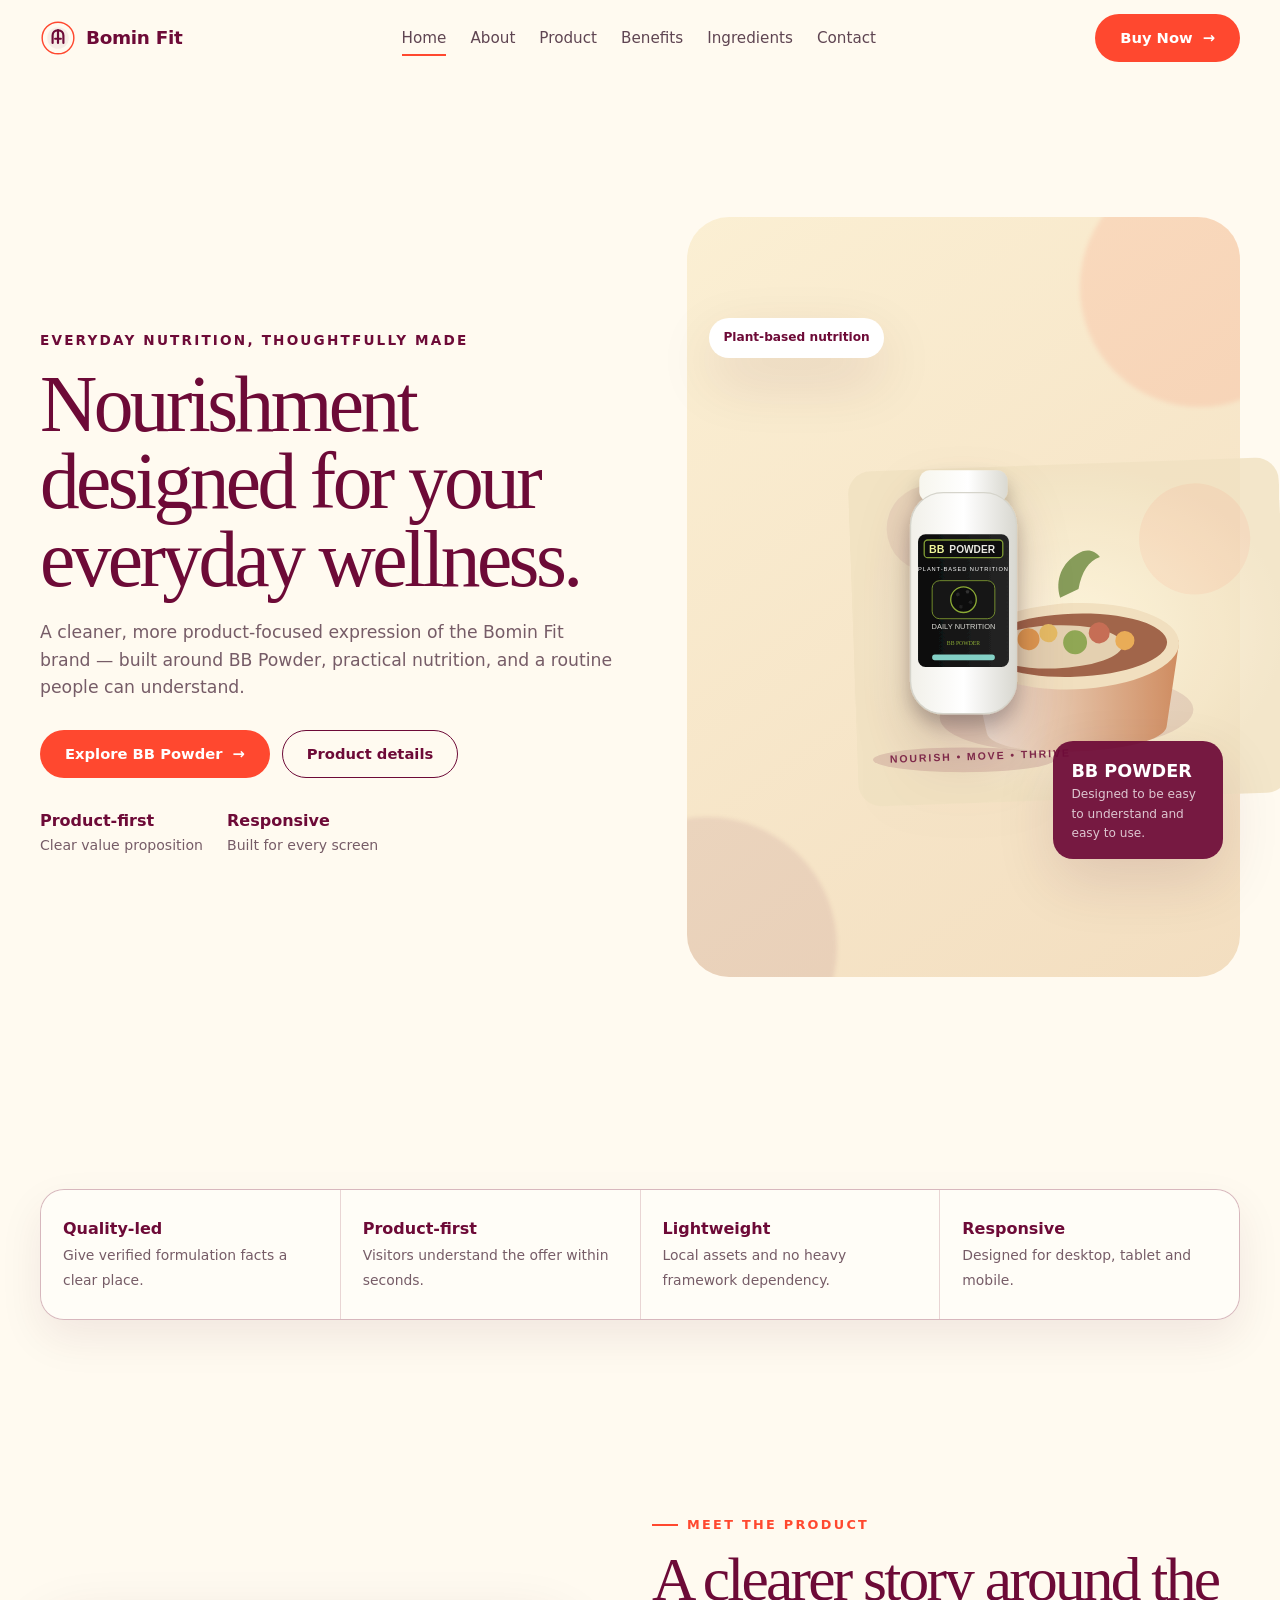
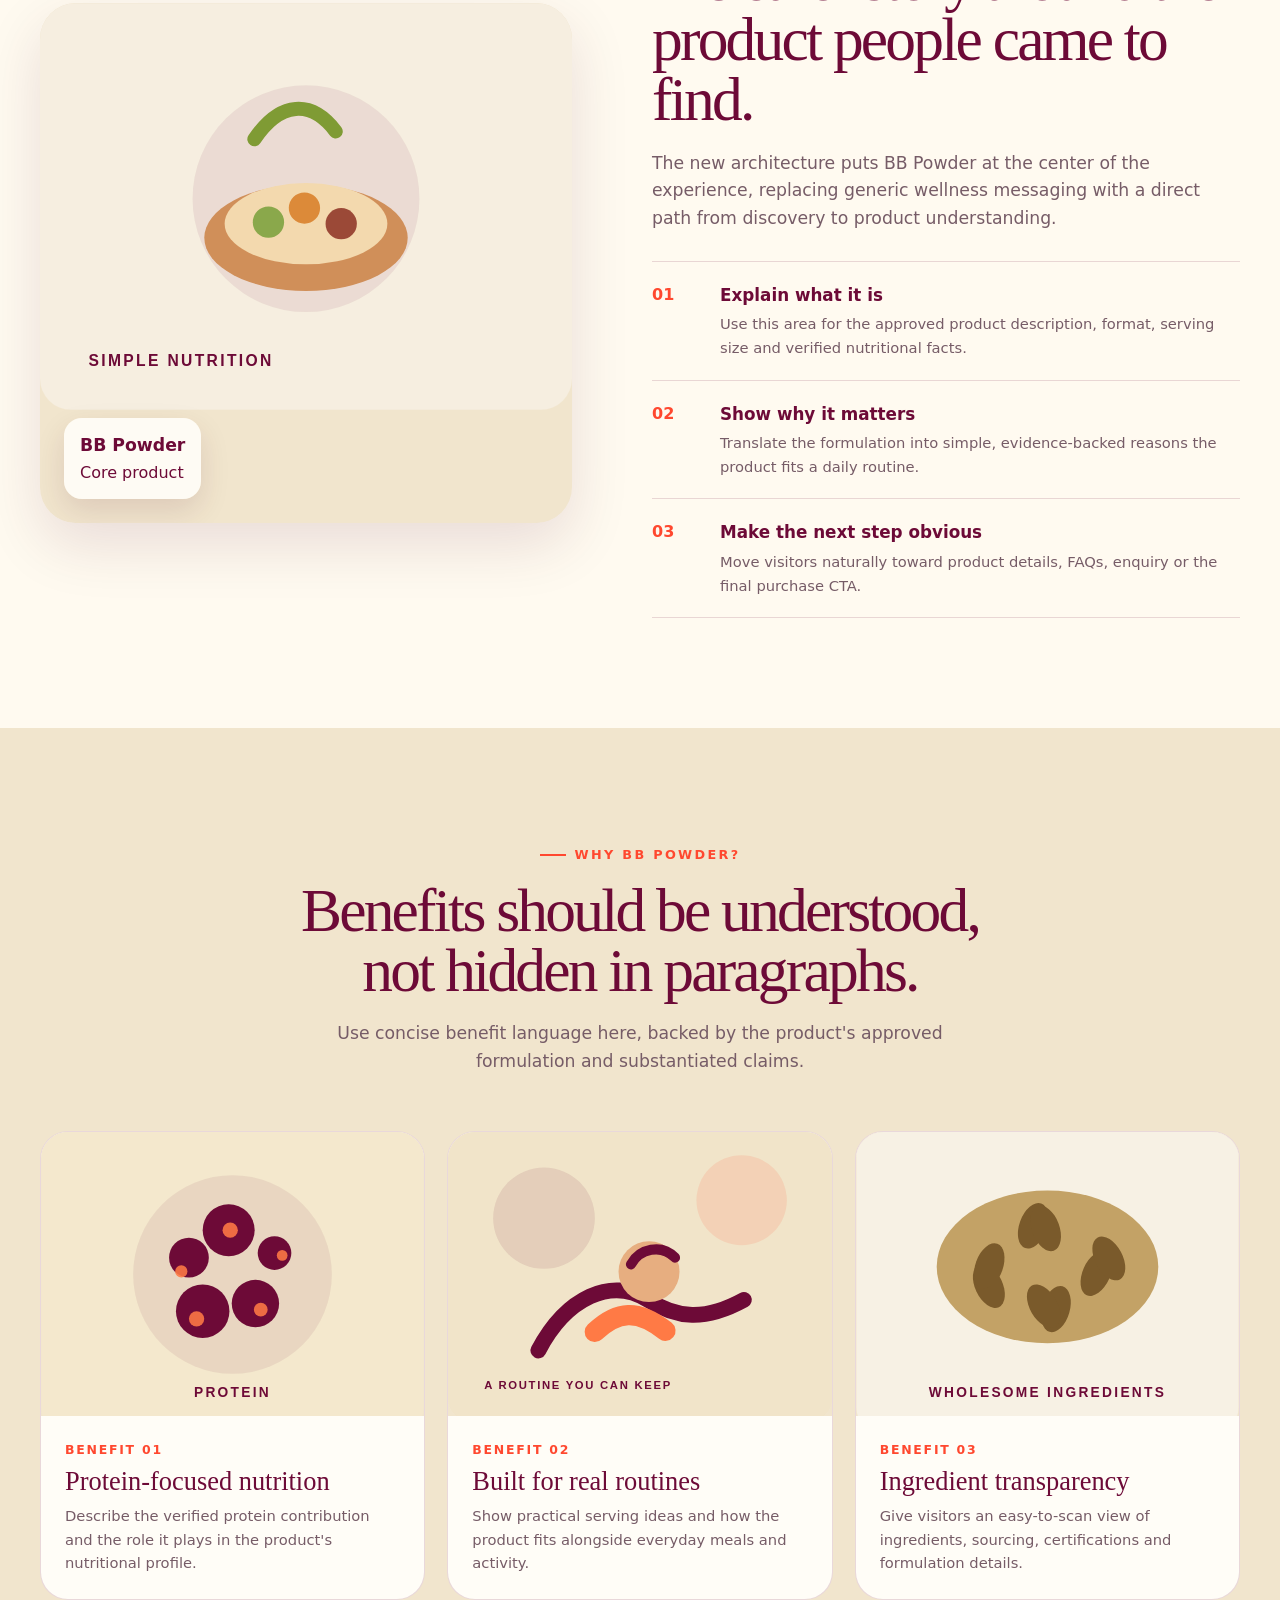
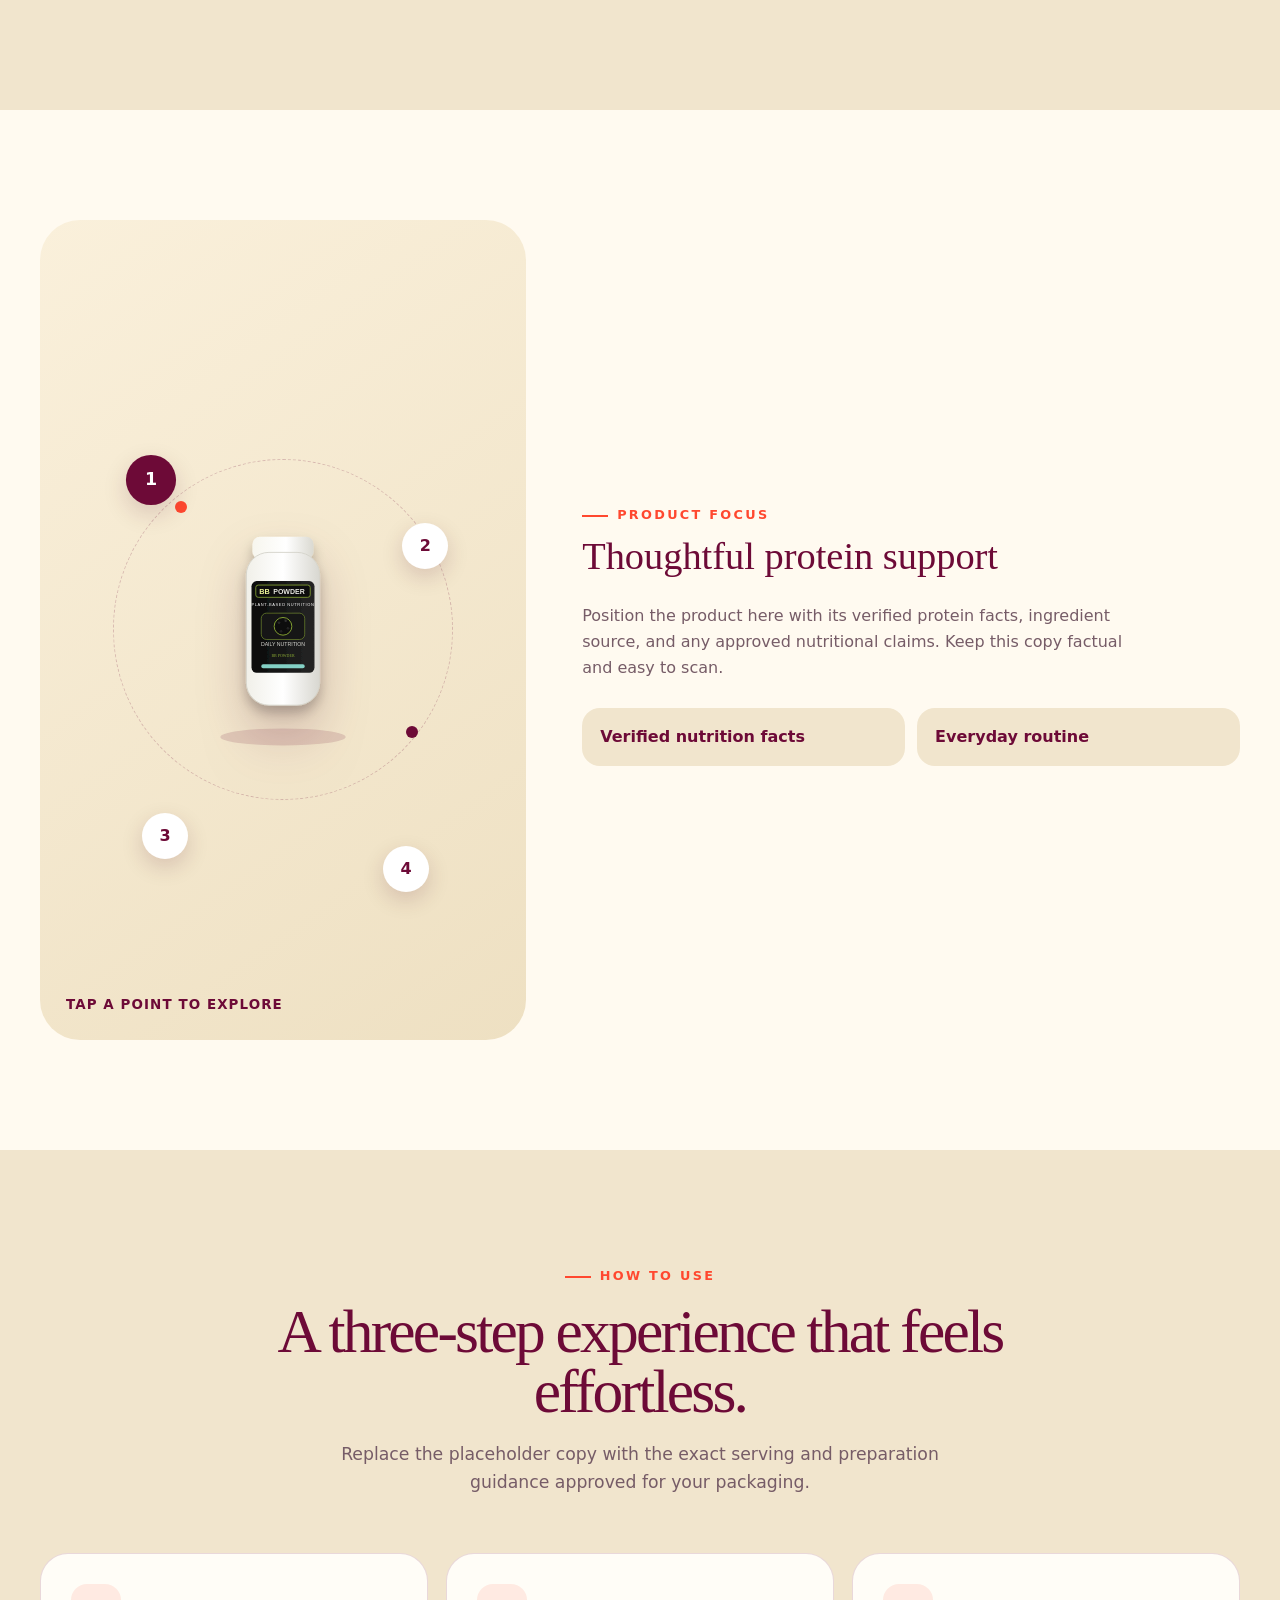
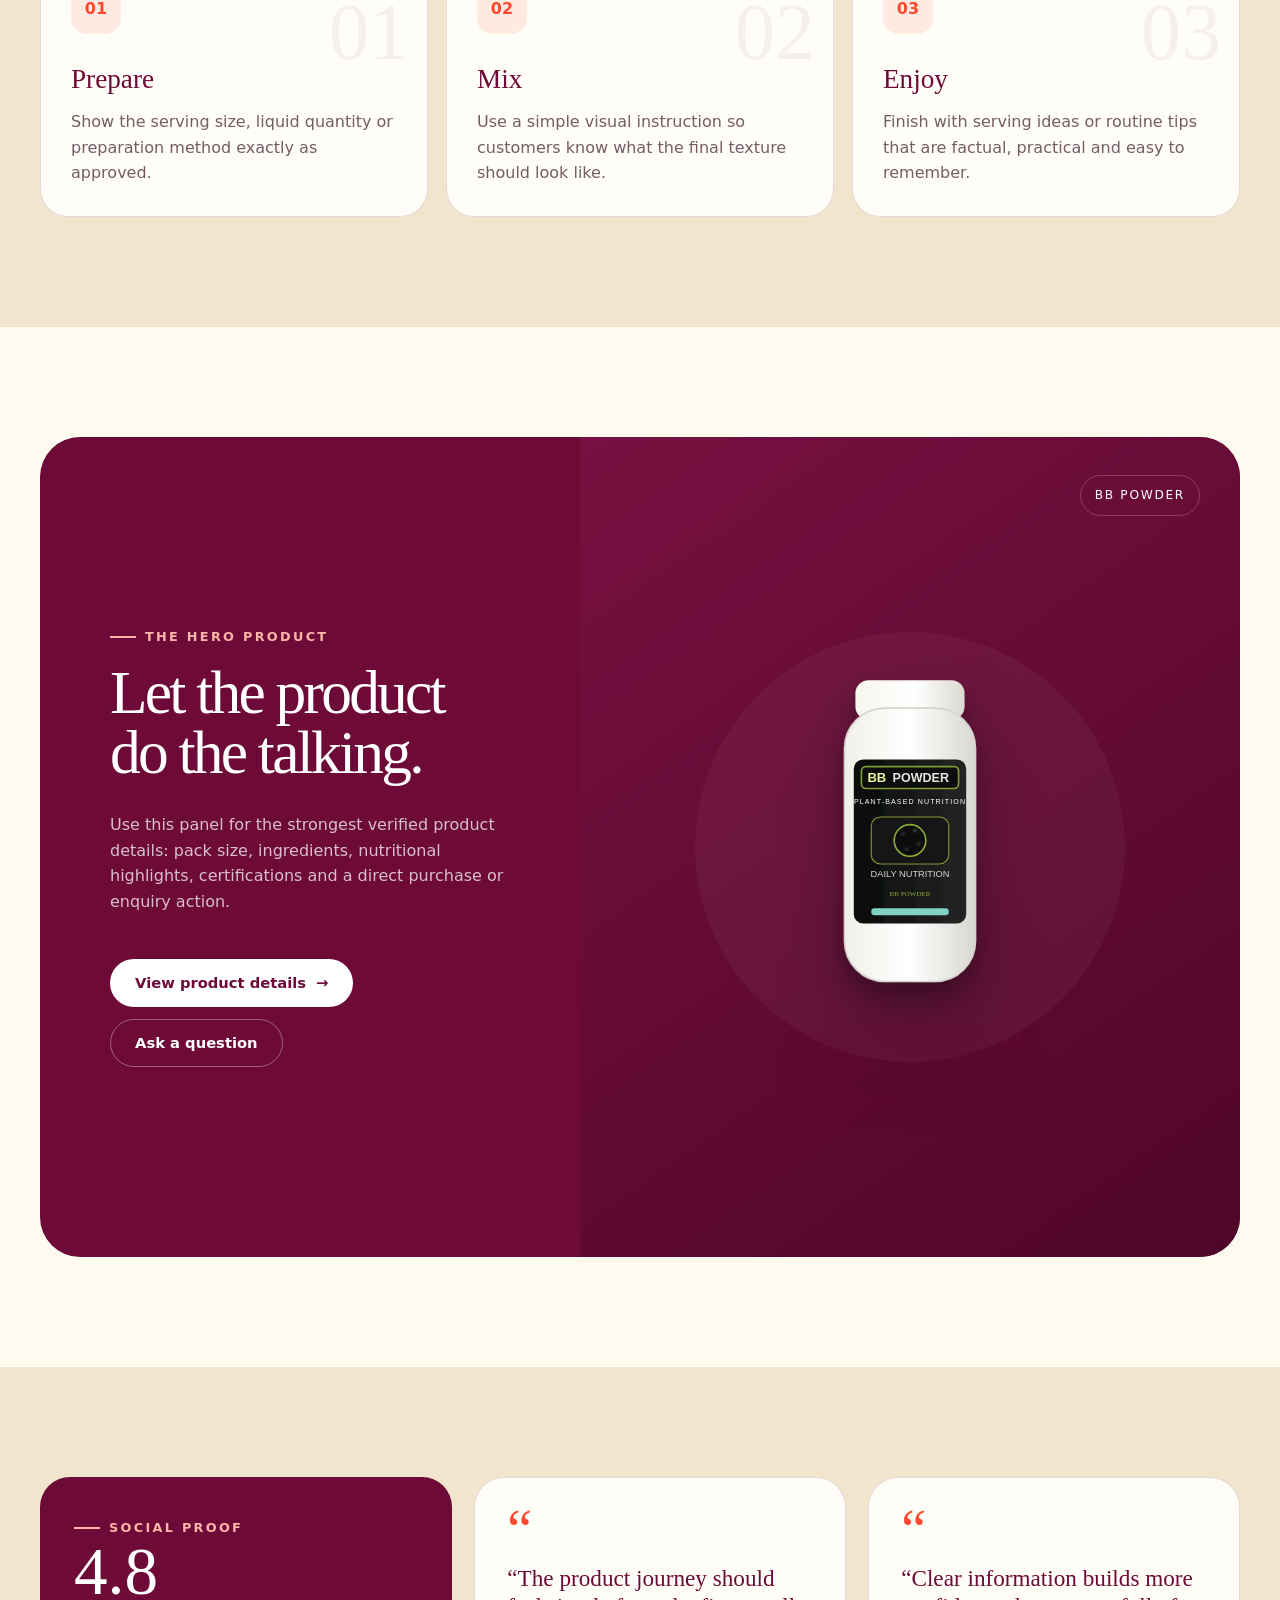
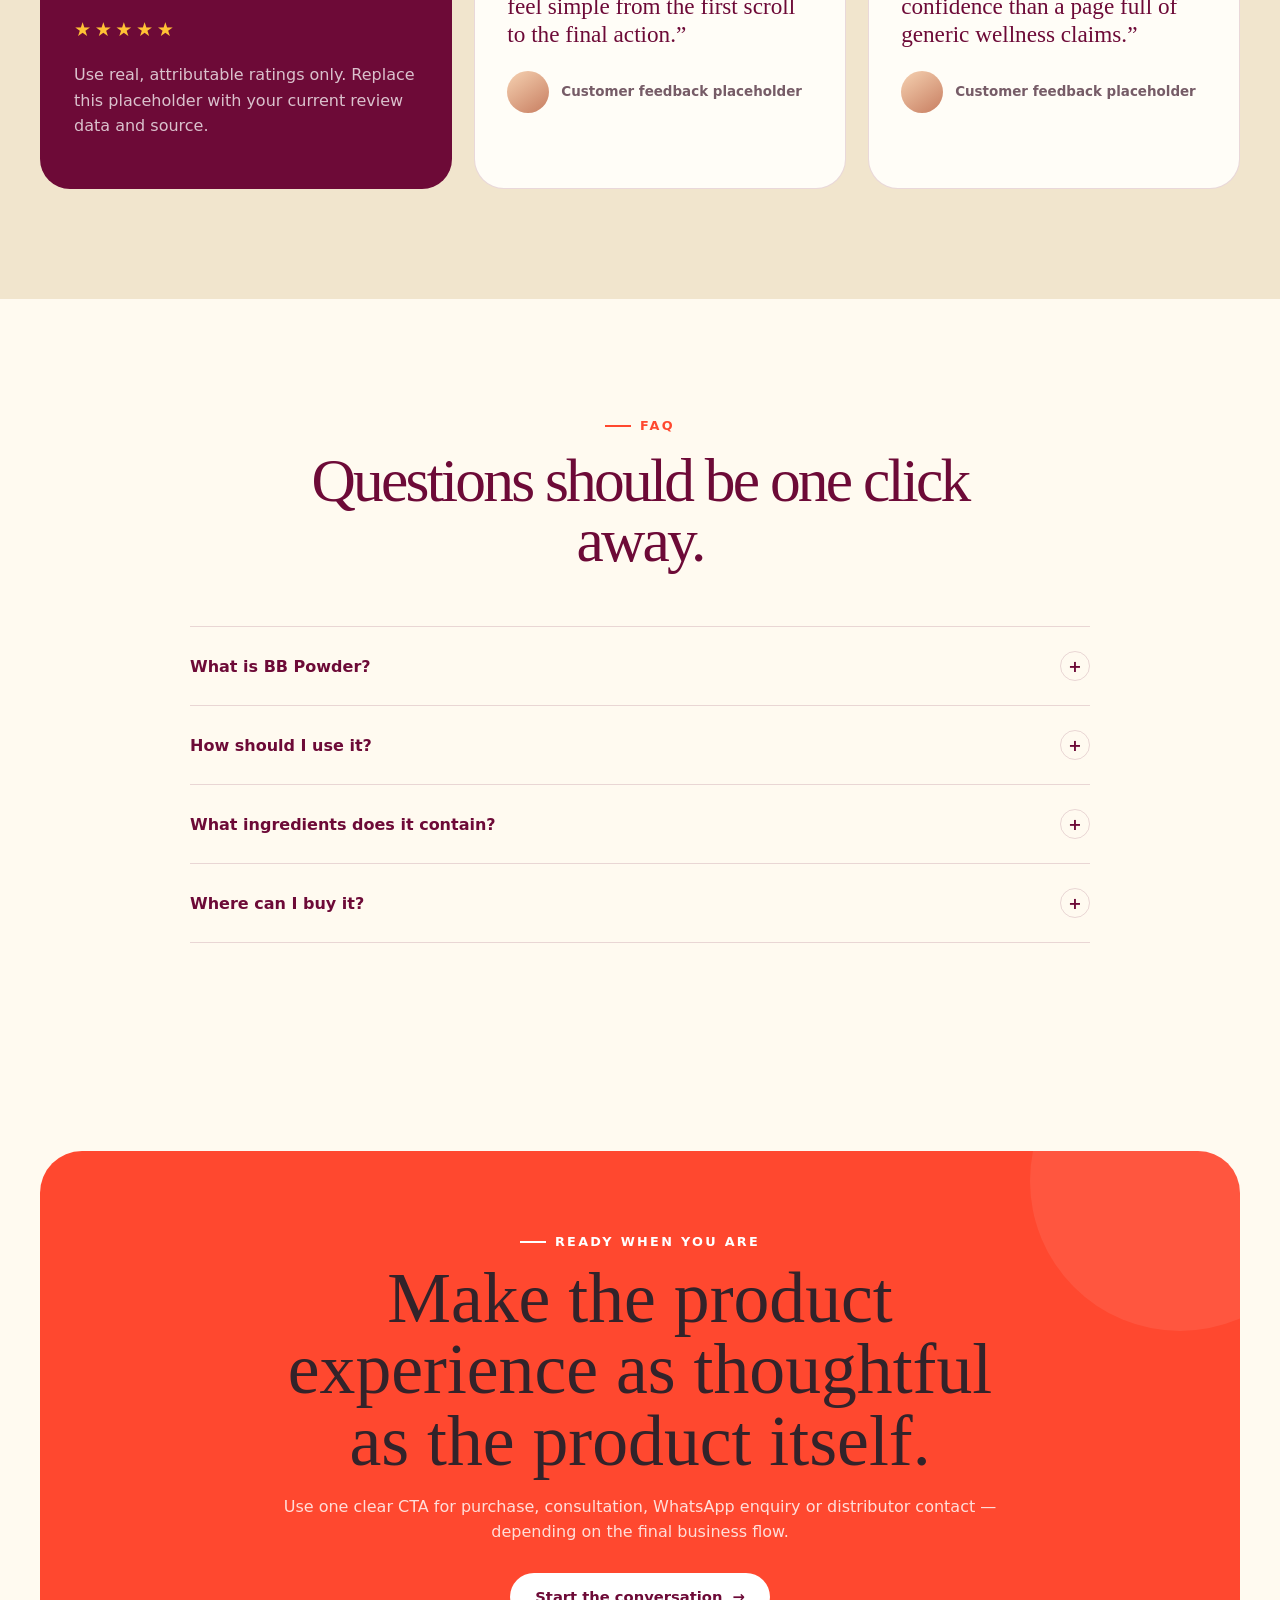
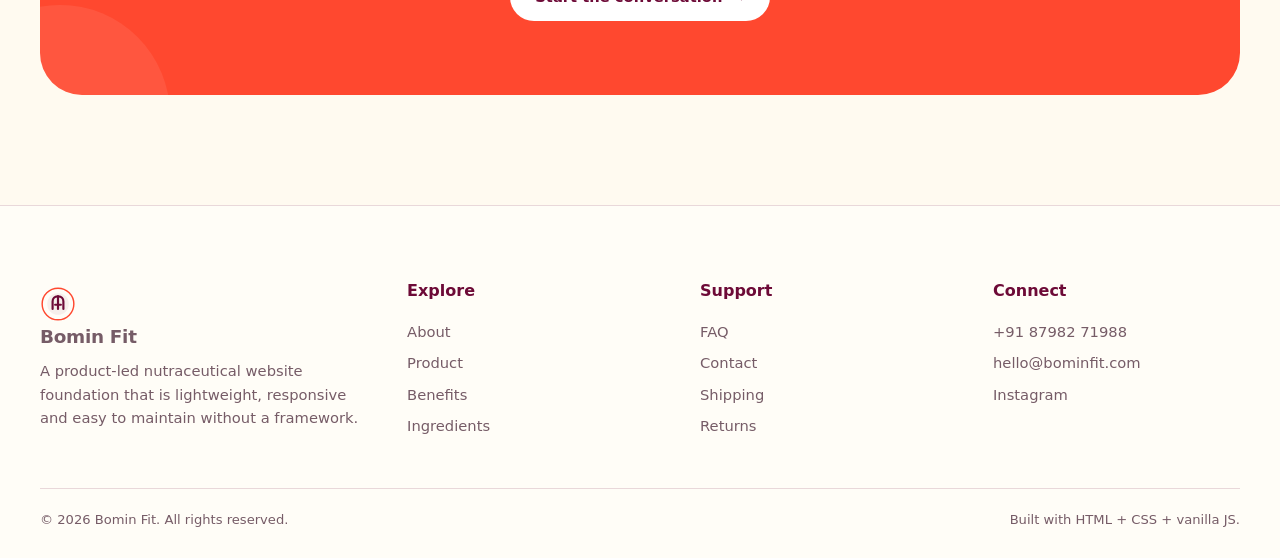
==== index.html @ 4b3bf825 "first commit" ====
<!doctype html>
<html lang="en">
<head>
  <meta charset="utf-8">
  <meta name="viewport" content="width=device-width,initial-scale=1,viewport-fit=cover">
  <meta name="description" content="Bomin Fit — a premium, product-led nutraceutical and wellness website concept for BB Powder.">
  <meta name="theme-color" content="#fffaf0">
  <title>Bomin Fit | BB Powder</title>
  <link rel="icon" href="assets/favicon.svg" type="image/svg+xml">
  <link rel="stylesheet" href="css/style.css">
</head>
<body>
  <header class="site-header">
    <div class="container header-inner">
      <a class="brand" href="index.html" aria-label="Bomin Fit home"><img src="assets/icons/logo-mark.svg" alt="" width="36" height="36"><span>Bomin Fit</span></a>
      <nav class="nav" aria-label="Primary navigation">
        <a data-nav href="index.html">Home</a>
        <a data-nav href="pages/about.html">About</a>
        <a data-nav href="pages/product.html">Product</a>
        <a data-nav href="index.html#benefits">Benefits</a>
        <a data-nav href="index.html#ingredients">Ingredients</a>
        <a data-nav href="pages/contact.html">Contact</a>
      </nav>
      <div class="header-actions">
        <a class="btn btn--primary" href="index.html#buy">Buy Now <span class="arrow">→</span></a>
        <button class="menu-toggle" type="button" aria-label="Open menu" aria-expanded="false">☰</button>
      </div>
    </div>
    <div class="mobile-nav" aria-label="Mobile navigation"><div class="container">
      <a href="index.html">Home</a>
      <a href="pages/about.html">About</a>
      <a href="pages/product.html">Product</a>
      <a href="index.html#benefits">Benefits</a>
      <a href="index.html#ingredients">Ingredients</a>
      <a href="pages/contact.html">Contact</a>
      <a class="btn btn--primary" href="index.html#buy">Buy Now <span class="arrow">→</span></a>
    </div></div>
  </header>

  <main>
    <section class="hero section">
      <div class="container hero-grid">
        <div class="hero-copy">
          <div class="hero-kicker reveal">Everyday nutrition, thoughtfully made</div>
          <h1 class="display reveal delay-1">Nourishment designed for your everyday wellness.</h1>
          <p class="reveal delay-2">A cleaner, more product-focused expression of the Bomin Fit brand — built around BB Powder, practical nutrition, and a routine people can understand.</p>
          <div class="hero-actions reveal delay-3">
            <a class="btn btn--primary" href="#product">Explore BB Powder <span class="arrow">→</span></a>
            <a class="btn btn--dark-outline" href="pages/product.html">Product details</a>
          </div>
          <div class="hero-meta reveal delay-3">
            <div><strong>Product-first</strong> Clear value proposition</div>
            <div><strong>Responsive</strong> Built for every screen</div>
          </div>
        </div>

        <div class="hero-art reveal delay-2" aria-label="BB Powder product showcase">
          <div class="hero-panel"></div>
          <img class="hero-bowl" src="assets/images/hero-bowl.svg" alt="Illustration of a nourishing bowl" width="900" height="700" loading="eager" decoding="async">
          <div class="product-chip">Plant-based nutrition</div>
          <div class="product-wrap"><img src="assets/images/product-bb-powder.svg" alt="BB Powder product bottle" width="700" height="820" loading="eager" decoding="async"></div>
          <div class="product-note"><b>BB POWDER</b><span>Designed to be easy to understand and easy to use.</span></div>
        </div>
      </div>
    </section>

    <section class="trust-bar section--tight">
      <div class="container trust reveal">
        <div class="trust-item"><strong>Quality-led</strong><span>Give verified formulation facts a clear place.</span></div>
        <div class="trust-item"><strong>Product-first</strong><span>Visitors understand the offer within seconds.</span></div>
        <div class="trust-item"><strong>Lightweight</strong><span>Local assets and no heavy framework dependency.</span></div>
        <div class="trust-item"><strong>Responsive</strong><span>Designed for desktop, tablet and mobile.</span></div>
      </div>
    </section>

    <section id="product" class="section">
      <div class="container split">
        <div class="media-card reveal"><img src="assets/images/lifestyle-3.svg" alt="Simple nutrition illustration" width="680" height="520" loading="lazy" decoding="async"><div class="media-badge"><b>BB Powder</b><span>Core product</span></div></div>
        <div>
          <div class="eyebrow reveal">Meet the product</div>
          <h2 class="display display--small reveal delay-1">A clearer story around the product people came to find.</h2>
          <p class="lead reveal delay-2">The new architecture puts BB Powder at the center of the experience, replacing generic wellness messaging with a direct path from discovery to product understanding.</p>
          <div class="feature-list">
            <div class="feature-item reveal"><div class="feature-num">01</div><div><h3>Explain what it is</h3><p>Use this area for the approved product description, format, serving size and verified nutritional facts.</p></div></div>
            <div class="feature-item reveal delay-1"><div class="feature-num">02</div><div><h3>Show why it matters</h3><p>Translate the formulation into simple, evidence-backed reasons the product fits a daily routine.</p></div></div>
            <div class="feature-item reveal delay-2"><div class="feature-num">03</div><div><h3>Make the next step obvious</h3><p>Move visitors naturally toward product details, FAQs, enquiry or the final purchase CTA.</p></div></div>
          </div>
        </div>
      </div>
    </section>

    <section id="benefits" class="section section--sand">
      <div class="container">
        <div class="center-head">
          <div class="eyebrow reveal">Why BB Powder?</div>
          <h2 class="display display--small reveal delay-1">Benefits should be understood, not hidden in paragraphs.</h2>
          <p class="lead reveal delay-2" style="margin-inline:auto;">Use concise benefit language here, backed by the product's approved formulation and substantiated claims.</p>
        </div>
        <div class="card-grid">
          <article class="card reveal"><div class="card-media"><img src="assets/images/ingredient-protein.svg" alt="Protein ingredient illustration" width="500" height="420" loading="lazy" decoding="async"></div><div class="card-body"><div class="card-index">Benefit 01</div><h3>Protein-focused nutrition</h3><p>Describe the verified protein contribution and the role it plays in the product's nutritional profile.</p></div></article>
          <article class="card reveal delay-1"><div class="card-media"><img src="assets/images/lifestyle-1.svg" alt="Lifestyle nutrition illustration" width="680" height="520" loading="lazy" decoding="async"></div><div class="card-body"><div class="card-index">Benefit 02</div><h3>Built for real routines</h3><p>Show practical serving ideas and how the product fits alongside everyday meals and activity.</p></div></article>
          <article class="card reveal delay-2"><div class="card-media"><img src="assets/images/ingredient-seeds.svg" alt="Wholesome ingredient illustration" width="500" height="420" loading="lazy" decoding="async"></div><div class="card-body"><div class="card-index">Benefit 03</div><h3>Ingredient transparency</h3><p>Give visitors an easy-to-scan view of ingredients, sourcing, certifications and formulation details.</p></div></article>
        </div>
      </div>
    </section>

    <section id="ingredients" class="section">
      <div class="container interactive">
        <div class="product-stage reveal">
          <div class="stage-ring"></div>
          <button class="hotspot" data-target="p1" aria-label="Protein information">1</button>
          <button class="hotspot" data-target="p2" aria-label="Quality information">2</button>
          <button class="hotspot" data-target="p3" aria-label="Routine information">3</button>
          <button class="hotspot" data-target="p4" aria-label="Taste and usability information">4</button>
          <img class="stage-product" src="assets/images/product-bb-powder.svg" alt="BB Powder product bottle" width="700" height="820" loading="lazy" decoding="async">
          <div class="stage-caption">Tap a point to explore</div>
        </div>
        <div class="reveal delay-1">
          <div data-tab-panel class="tab-panel"></div>
        </div>
      </div>
    </section>

    <section class="section section--sand">
      <div class="container">
        <div class="center-head">
          <div class="eyebrow reveal">How to use</div>
          <h2 class="display display--small reveal delay-1">A three-step experience that feels effortless.</h2>
          <p class="lead reveal delay-2" style="margin-inline:auto;">Replace the placeholder copy with the exact serving and preparation guidance approved for your packaging.</p>
        </div>
        <div class="steps">
          <article class="step reveal"><div class="step-icon">01</div><h3>Prepare</h3><p>Show the serving size, liquid quantity or preparation method exactly as approved.</p></article>
          <article class="step reveal delay-1"><div class="step-icon">02</div><h3>Mix</h3><p>Use a simple visual instruction so customers know what the final texture should look like.</p></article>
          <article class="step reveal delay-2"><div class="step-icon">03</div><h3>Enjoy</h3><p>Finish with serving ideas or routine tips that are factual, practical and easy to remember.</p></article>
        </div>
      </div>
    </section>

    <section class="section">
      <div class="container">
        <div class="product-showcase reveal">
          <div class="showcase-copy">
            <div class="eyebrow" style="color:#ffb5a7;">The hero product</div>
            <h2 class="display display--small">Let the product do the talking.</h2>
            <p>Use this panel for the strongest verified product details: pack size, ingredients, nutritional highlights, certifications and a direct purchase or enquiry action.</p>
            <div class="hero-actions"><a class="btn btn--light" href="pages/product.html">View product details <span class="arrow">→</span></a><a class="btn" style="border-color:rgba(255,255,255,.35);color:#fff;" href="pages/contact.html">Ask a question</a></div>
          </div>
          <div class="showcase-art"><div class="showcase-tag">BB Powder</div><img src="assets/images/product-bb-powder.svg" alt="BB Powder bottle" width="700" height="820" loading="lazy" decoding="async"></div>
        </div>
      </div>
    </section>

    <section class="section section--sand">
      <div class="container review-grid">
        <aside class="rating-card reveal">
          <div class="eyebrow" style="color:#ffb5a7;">Social proof</div>
          <div class="rating"><span data-count="4">0</span>.8</div>
          <div class="stars">★★★★★</div>
          <p>Use real, attributable ratings only. Replace this placeholder with your current review data and source.</p>
        </aside>
        <div class="quote-grid">
          <article class="quote-card reveal delay-1"><div class="quote-mark">“</div><blockquote>“The product journey should feel simple from the first scroll to the final action.”</blockquote><div class="quote-author"><span class="avatar"></span>Customer feedback placeholder</div></article>
          <article class="quote-card reveal delay-2"><div class="quote-mark">“</div><blockquote>“Clear information builds more confidence than a page full of generic wellness claims.”</blockquote><div class="quote-author"><span class="avatar"></span>Customer feedback placeholder</div></article>
        </div>
      </div>
    </section>

    <section class="section" id="faq">
      <div class="container">
        <div class="center-head"><div class="eyebrow reveal">FAQ</div><h2 class="display display--small reveal delay-1">Questions should be one click away.</h2></div>
        <div class="faq">
          <div class="faq-item reveal"><button class="faq-question" aria-expanded="false"><span>What is BB Powder?</span><span class="faq-icon">+</span></button><div class="faq-answer"><p>Replace this with the approved, product-specific description from the label or official product documentation.</p></div></div>
          <div class="faq-item reveal delay-1"><button class="faq-question" aria-expanded="false"><span>How should I use it?</span><span class="faq-icon">+</span></button><div class="faq-answer"><p>Insert the exact serving and preparation directions, including quantity, timing and storage guidance where applicable.</p></div></div>
          <div class="faq-item reveal delay-2"><button class="faq-question" aria-expanded="false"><span>What ingredients does it contain?</span><span class="faq-icon">+</span></button><div class="faq-answer"><p>List the complete ingredient declaration and clearly distinguish ingredients from optional flavouring, additives or allergens.</p></div></div>
          <div class="faq-item reveal"><button class="faq-question" aria-expanded="false"><span>Where can I buy it?</span><span class="faq-icon">+</span></button><div class="faq-answer"><p>Connect this answer to your official checkout, marketplace listing or enquiry channel.</p></div></div>
        </div>
      </div>
    </section>

    <section class="cta" id="buy">
      <div class="container">
        <div class="cta-box reveal">
          <div class="eyebrow" style="color:#fff;">Ready when you are</div>
          <h2>Make the product experience as thoughtful as the product itself.</h2>
          <p>Use one clear CTA for purchase, consultation, WhatsApp enquiry or distributor contact — depending on the final business flow.</p>
          <a class="btn btn--light" href="pages/contact.html">Start the conversation <span class="arrow">→</span></a>
        </div>
      </div>
    </section>
  </main>

  <footer class="site-footer">
    <div class="container">
      <div class="footer-grid">
        <div class="footer-col footer-brand"><a class="brand" href="index.html"><img src="assets/icons/logo-mark.svg" alt="" width="36" height="36"><span>Bomin Fit</span></a><p>A product-led nutraceutical website foundation that is lightweight, responsive and easy to maintain without a framework.</p></div>
        <div class="footer-col"><h4>Explore</h4><a href="pages/about.html">About</a><a href="pages/product.html">Product</a><a href="#benefits">Benefits</a><a href="#ingredients">Ingredients</a></div>
        <div class="footer-col"><h4>Support</h4><a href="#faq">FAQ</a><a href="pages/contact.html">Contact</a><a href="pages/contact.html">Shipping</a><a href="pages/contact.html">Returns</a></div>
        <div class="footer-col"><h4>Connect</h4><a href="tel:+918798271988">+91 87982 71988</a><a href="mailto:hello@bominfit.com">hello@bominfit.com</a><a href="https://www.instagram.com/" target="_blank" rel="noreferrer">Instagram</a></div>
      </div>
      <div class="footer-bottom"><span>© <span id="year">2026</span> Bomin Fit. All rights reserved.</span><span>Built with HTML + CSS + vanilla JS.</span></div>
    </div>
  </footer>
  <script>document.getElementById('year').textContent = new Date().getFullYear();</script>
  <script src="js/script.js" defer></script>
</body>
</html>
---- css/style.css ----
:root {
  --wine: #6d0a37;
  --wine-deep: #4d0527;
  --orange: #ff482f;
  --orange-soft: #ff7a45;
  --cream: #fffaf0;
  --sand: #f1e5cd;
  --paper: #fffdf7;
  --ink: #33232a;
  --muted: #765c67;
  --line: rgba(109, 10, 55, .15);
  --white: #ffffff;
  --shadow: 0 22px 60px rgba(77, 5, 39, .12);
  --radius-lg: 36px;
  --radius-md: 22px;
  --max: 1200px;
  --header-h: 76px;
  --serif: Georgia, "Times New Roman", serif;
  --sans: Inter, ui-sans-serif, system-ui, -apple-system, BlinkMacSystemFont, "Segoe UI", sans-serif;
}

* { box-sizing: border-box; }
html { scroll-behavior: smooth; }
body {
  margin: 0;
  background: var(--cream);
  color: var(--ink);
  font-family: var(--sans);
  line-height: 1.6;
  text-rendering: optimizeLegibility;
}
img { max-width: 100%; display: block; }
a { color: inherit; text-decoration: none; }
button, input, textarea { font: inherit; }
button { cursor: pointer; }
::selection { background: rgba(255,72,47,.18); }

.container { width: min(calc(100% - 40px), var(--max)); margin-inline: auto; }
.section { padding: 110px 0; position: relative; }
.section--tight { padding: 78px 0; }
.section--sand { background: var(--sand); }
.section--wine { background: var(--wine); color: var(--white); }
.section--orange { background: var(--orange); color: var(--white); }

.eyebrow {
  display: inline-flex;
  align-items: center;
  gap: 9px;
  color: var(--orange);
  font-weight: 800;
  font-size: .8rem;
  letter-spacing: .18em;
  text-transform: uppercase;
}
.eyebrow::before { content: ""; width: 26px; height: 2px; background: currentColor; }

.display {
  margin: 14px 0 20px;
  font-family: var(--serif);
  font-weight: 400;
  color: var(--wine);
  font-size: clamp(3rem, 6.2vw, 6.2rem);
  line-height: .98;
  letter-spacing: -.045em;
}
.section--wine .display, .section--orange .display { color: var(--white); }
.display--small { font-size: clamp(2.3rem, 4.8vw, 4.5rem); }
.lead { max-width: 660px; color: var(--muted); font-size: 1.08rem; }
.section--wine .lead, .section--orange .lead { color: rgba(255,255,255,.78); }

.site-header {
  position: sticky;
  top: 0;
  z-index: 1000;
  background: rgba(255,250,240,.92);
  backdrop-filter: blur(14px);
  border-bottom: 1px solid transparent;
  transition: border-color .25s ease, box-shadow .25s ease;
}
.site-header.scrolled { border-color: var(--line); box-shadow: 0 6px 24px rgba(77, 5, 39, .06); }
.header-inner { min-height: var(--header-h); display: flex; align-items: center; justify-content: space-between; gap: 24px; }
.brand { display: inline-flex; align-items: center; gap: 10px; font-weight: 900; color: var(--wine); letter-spacing: -.02em; }
.brand img { width: 36px; height: 36px; }
.brand span { font-size: 1.15rem; }
.nav { display: flex; align-items: center; gap: 24px; font-size: .95rem; color: #5f4552; }
.nav a { position: relative; padding: 8px 0; }
.nav a::after { content: ""; position: absolute; left: 0; right: 0; bottom: 2px; height: 2px; background: var(--orange); transform: scaleX(0); transform-origin: left; transition: transform .25s ease; }
.nav a:hover::after, .nav a.active::after { transform: scaleX(1); }
.header-actions { display: flex; align-items: center; gap: 10px; }
.menu-toggle { display: none; width: 44px; height: 44px; border: 1px solid var(--line); border-radius: 50%; background: var(--white); color: var(--wine); }
.mobile-nav { display: none; }

.btn {
  position: relative;
  display: inline-flex;
  align-items: center;
  justify-content: center;
  gap: 10px;
  min-height: 48px;
  padding: 0 24px;
  border: 1px solid transparent;
  border-radius: 999px;
  font-weight: 800;
  font-size: .92rem;
  transition: transform .2s ease, box-shadow .25s ease, background .25s ease, color .25s ease, border-color .25s ease;
}
.btn:hover { transform: translateY(-2px); box-shadow: 0 10px 26px rgba(77,5,39,.12); }
.btn--primary { background: var(--orange); color: var(--white); }
.btn--light { background: var(--white); color: var(--wine); }
.btn--outline { border-color: var(--orange); color: var(--orange); background: transparent; }
.btn--dark-outline { border-color: var(--wine); color: var(--wine); background: transparent; }
.btn--whatsapp { background: #168c4a; color: var(--white); }
.btn--small { min-height: 40px; padding: 0 16px; font-size: .82rem; }
.arrow { transition: transform .2s ease; }
.btn:hover .arrow { transform: translateX(4px); }

.hero { min-height: calc(100svh - var(--header-h)); display: grid; place-items: center; overflow: clip; }
.hero-grid { display: grid; grid-template-columns: 1.02fr .98fr; gap: 72px; align-items: center; }
.hero-copy { padding: 48px 0 56px; }
.hero-kicker { color: var(--wine); font-size: .85rem; font-weight: 800; letter-spacing: .16em; text-transform: uppercase; }
.hero-copy p { max-width: 590px; font-size: 1.08rem; color: var(--muted); }
.hero-actions { display: flex; gap: 12px; flex-wrap: wrap; margin-top: 28px; }
.hero-meta { display: flex; gap: 24px; flex-wrap: wrap; margin-top: 30px; color: var(--muted); font-size: .88rem; }
.hero-meta strong { display: block; color: var(--wine); font-size: 1rem; }
.hero-art { position: relative; min-height: 620px; display: grid; place-items: center; }
.hero-panel { position: absolute; inset: 30px 0 30px 0; border-radius: 42px; background: linear-gradient(145deg,#fbefd3,#f3dec0); overflow: hidden; }
.hero-panel::before, .hero-panel::after { content: ""; position: absolute; border-radius: 50%; filter: blur(2px); }
.hero-panel::before { width: 240px; height: 240px; background: rgba(255,72,47,.11); right: -80px; top: -50px; }
.hero-panel::after { width: 260px; height: 260px; background: rgba(109,10,55,.08); left: -110px; bottom: -100px; }
.hero-bowl { position: absolute; width: 78%; right: -8%; bottom: 3%; opacity: .82; transform: rotate(-2deg); }
.product-wrap { position: relative; z-index: 2; width: min(56%, 360px); transform: translateY(8px); animation: float 5.8s ease-in-out infinite; filter: drop-shadow(0 30px 26px rgba(77,5,39,.18)); }
.product-chip { position: absolute; z-index: 3; left: 4%; top: 16%; background: var(--white); color: var(--wine); padding: 10px 14px; border-radius: 999px; box-shadow: var(--shadow); font-size: .76rem; font-weight: 800; }
.product-note { position: absolute; z-index: 3; right: 3%; bottom: 18%; background: rgba(109,10,55,.93); color: var(--white); padding: 16px 18px; border-radius: 20px; width: 170px; box-shadow: var(--shadow); }
.product-note b { display: block; font-size: 1.1rem; }
.product-note span { display: block; opacity: .75; font-size: .76rem; }
@keyframes float { 0%,100%{ transform: translateY(8px) rotate(0deg);} 50%{ transform: translateY(-12px) rotate(1deg);} }

.trust-bar { margin-top: -6px; position: relative; z-index: 3; }
.trust { display: grid; grid-template-columns: repeat(4,1fr); gap: 1px; background: var(--line); border: 1px solid var(--line); border-radius: 24px; overflow: hidden; box-shadow: 0 18px 44px rgba(77,5,39,.08); }
.trust-item { background: var(--paper); padding: 26px 22px; }
.trust-item strong { display: block; color: var(--wine); font-size: 1rem; }
.trust-item span { color: var(--muted); font-size: .87rem; }

.split { display: grid; grid-template-columns: .95fr 1.05fr; gap: 80px; align-items: center; }
.split--reverse { grid-template-columns: 1.05fr .95fr; }
.media-card { position: relative; border-radius: var(--radius-lg); overflow: hidden; background: var(--sand); min-height: 520px; box-shadow: var(--shadow); }
.media-card img { width: 100%; height: 100%; object-fit: cover; }
.media-badge { position: absolute; left: 24px; bottom: 24px; background: rgba(255,253,247,.94); color: var(--wine); padding: 14px 16px; border-radius: 18px; box-shadow: 0 12px 30px rgba(77,5,39,.12); }
.media-badge b { display:block; font-size: 1.08rem; }
.feature-list { display: grid; gap: 0; margin-top: 28px; border-top: 1px solid var(--line); }
.feature-item { display:grid; grid-template-columns: 50px 1fr; gap:18px; padding: 20px 0; border-bottom:1px solid var(--line); }
.feature-num { color: var(--orange); font-weight:900; }
.feature-item h3 { margin:0 0 4px; color:var(--wine); font-size:1.05rem; }
.feature-item p { margin:0; color:var(--muted); font-size:.92rem; }
.contact-actions { display:flex; flex-wrap:wrap; gap:8px; margin-top:12px; }

.center-head { text-align: center; max-width: 760px; margin: 0 auto 56px; }
.card-grid { display: grid; grid-template-columns: repeat(3,1fr); gap: 22px; }
.card { border: 1px solid var(--line); border-radius: 28px; background: var(--paper); overflow: hidden; transition: transform .3s ease, box-shadow .3s ease, border-color .3s ease; }
.card:hover { transform: translateY(-6px); border-color: rgba(109,10,55,.22); box-shadow: var(--shadow); }
.card-media { aspect-ratio: 1.35 / 1; background: var(--sand); overflow:hidden; }
.card-media img { width:100%; height:100%; object-fit:cover; transition: transform .55s cubic-bezier(.2,.65,.2,1); }
.card:hover .card-media img { transform:scale(1.045); }
.card-body { padding: 24px; }
.card-index { color: var(--orange); font-size:.78rem; font-weight:900; letter-spacing:.14em; text-transform:uppercase; }
.card h3 { margin: 8px 0 8px; font-family: var(--serif); font-size: 1.65rem; line-height:1.05; color:var(--wine); font-weight:400; }
.card p { margin:0; color:var(--muted); font-size:.92rem; }

.interactive { display:grid; grid-template-columns: .85fr 1.15fr; gap: 56px; align-items:center; }
.product-stage { position:relative; min-height: 610px; border-radius: 40px; background: linear-gradient(145deg,#faf0db,#eee0c2); overflow:hidden; display:grid; place-items:center; }
.stage-ring { position:absolute; width:70%; aspect-ratio:1; border-radius:50%; border:1px dashed rgba(109,10,55,.22); animation: spin 18s linear infinite; }
.stage-ring::before, .stage-ring::after { content:""; position:absolute; width:12px; height:12px; border-radius:50%; background:var(--orange); }
.stage-ring::before{ top:12%; left:18%; } .stage-ring::after{ bottom:18%; right:10%; background:var(--wine); }
@keyframes spin { to { transform: rotate(360deg); } }
.stage-product { width: 44%; z-index:2; filter: drop-shadow(0 24px 24px rgba(77,5,39,.2)); }
.hotspot { position:absolute; z-index:3; width:46px; height:46px; border:none; border-radius:50%; background:var(--white); color:var(--wine); box-shadow:0 8px 22px rgba(77,5,39,.16); font-weight:900; transition: transform .25s ease, background .25s ease, color .25s ease; }
.hotspot:hover, .hotspot.active { transform: scale(1.09); background:var(--wine); color:var(--white); }
.hotspot[data-target="p1"] { left:18%; top:29%; } .hotspot[data-target="p2"] { right:16%; top:37%; } .hotspot[data-target="p3"] { left:21%; bottom:22%; } .hotspot[data-target="p4"] { right:20%; bottom:18%; }
.stage-caption { position:absolute; left:26px; bottom:24px; color:var(--wine); font-weight:800; font-size:.84rem; letter-spacing:.08em; text-transform:uppercase; }
.tab-panel { min-height: 330px; padding: 34px 0 0; }
.tab-panel h3 { margin: 0 0 12px; font-family: var(--serif); color: var(--wine); font-size:2.4rem; font-weight:400; }
.tab-panel p { color:var(--muted); max-width: 560px; }
.tab-meta { margin-top:28px; display:grid; grid-template-columns:repeat(2,minmax(0,1fr)); gap:12px; }
.meta-pill { padding:16px 18px; border-radius:18px; background:var(--sand); color:var(--wine); font-weight:800; }

.steps { display:grid; grid-template-columns:repeat(3,1fr); gap:18px; counter-reset: step; }
.step { padding: 30px; border-radius: 28px; background:var(--paper); border:1px solid var(--line); position:relative; overflow:hidden; }
.step::before { counter-increment: step; content: "0" counter(step); position:absolute; right:18px; top:14px; font-size:5rem; font-family:var(--serif); color:rgba(109,10,55,.06); }
.step-icon { width:50px; height:50px; border-radius:16px; display:grid; place-items:center; background:rgba(255,72,47,.1); color:var(--orange); font-weight:900; }
.step h3 { color:var(--wine); font-family:var(--serif); font-size:1.7rem; font-weight:400; margin:24px 0 8px; }
.step p { margin:0; color:var(--muted); }

.product-showcase { border-radius: 40px; overflow:hidden; background: var(--wine); display:grid; grid-template-columns:.9fr 1.1fr; min-height: 560px; }
.showcase-copy { padding: 70px; display:flex; flex-direction:column; justify-content:center; }
.showcase-copy h2 { color:var(--white); margin:14px 0; }
.showcase-copy p { color:rgba(255,255,255,.74); max-width:520px; }
.showcase-art { position:relative; display:grid; place-items:center; background:linear-gradient(145deg,#771040,#4f052a); overflow:hidden; }
.showcase-art::before { content:""; position:absolute; width:430px; height:430px; border-radius:50%; background:rgba(255,255,255,.04); }
.showcase-art img { width: 58%; position:relative; z-index:2; filter: drop-shadow(0 28px 30px rgba(0,0,0,.28)); }
.showcase-tag { position:absolute; right:40px; top:38px; color:#fff; border:1px solid rgba(255,255,255,.2); padding:10px 14px; border-radius:999px; font-size:.76rem; text-transform:uppercase; letter-spacing:.14em; }

.review-grid { display:grid; grid-template-columns: .7fr 1.3fr; gap:22px; }
.rating-card { background:var(--wine); color:var(--white); border-radius:30px; padding:34px; }
.rating { font-size:4.2rem; line-height:1; font-family:var(--serif); }
.stars { color:#ffc235; letter-spacing:.18em; font-size:1.2rem; margin:10px 0; }
.rating-card p { color:rgba(255,255,255,.75); }
.quote-grid { display:grid; grid-template-columns:repeat(2,1fr); gap:22px; }
.quote-card { border-radius:30px; background:var(--paper); border:1px solid var(--line); padding:32px; }
.quote-mark { color:var(--orange); font-family:var(--serif); font-size:3.5rem; line-height:.7; }
.quote-card blockquote { margin:16px 0 22px; color:var(--wine); font-family:var(--serif); font-size:1.45rem; line-height:1.2; }
.quote-author { display:flex; align-items:center; gap:12px; color:var(--muted); font-weight:800; font-size:.84rem; }
.avatar { width:42px; height:42px; border-radius:50%; background:linear-gradient(145deg,#f6d2b2,#c77d60); }

.faq { max-width:900px; margin:0 auto; }
.faq-item { border-top:1px solid var(--line); }
.faq-item:last-child { border-bottom:1px solid var(--line); }
.faq-question { width:100%; padding:24px 0; background:none; border:0; display:flex; justify-content:space-between; align-items:center; gap:20px; color:var(--wine); text-align:left; font-weight:900; font-size:1rem; }
.faq-icon { width:30px; height:30px; border-radius:50%; display:grid; place-items:center; border:1px solid var(--line); flex:0 0 auto; transition: transform .25s ease, background .25s ease; }
.faq-answer { max-height:0; overflow:hidden; transition:max-height .35s ease; }
.faq-answer p { padding:0 50px 24px 0; margin:0; color:var(--muted); }
.faq-item.open .faq-icon { transform:rotate(45deg); background:var(--orange); color:var(--white); border-color:var(--orange); }

.cta { padding: 98px 0 110px; }
.cta-box { padding:74px 72px; border-radius:42px; background:var(--orange); text-align:center; position:relative; overflow:hidden; }
.cta-box::before, .cta-box::after { content:""; position:absolute; border-radius:50%; background:rgba(255,255,255,.08); }
.cta-box::before { width:300px; height:300px; right:-90px; top:-120px; }
.cta-box::after { width:220px; height:220px; left:-90px; bottom:-130px; }
.cta-box > * { position:relative; z-index:1; }
.cta-box h2 { margin:10px auto 16px; max-width:780px; font-family:var(--serif); font-size:clamp(2.8rem,5.6vw,5.2rem); font-weight:400; line-height:1; }
.cta-box p { max-width:720px; margin:0 auto 28px; color:rgba(255,255,255,.82); }

.site-footer { padding: 72px 0 28px; background: var(--paper); border-top:1px solid var(--line); }
.footer-grid { display:grid; grid-template-columns:1.3fr repeat(3,1fr); gap:46px; }
.footer-col h4 { margin:0 0 16px; color:var(--wine); }
.footer-col a, .footer-col p { display:block; margin:8px 0; color:var(--muted); font-size:.92rem; }
.footer-brand p { max-width:360px; }
.footer-bottom { margin-top:42px; padding-top:20px; border-top:1px solid var(--line); display:flex; justify-content:space-between; gap:18px; color:var(--muted); font-size:.82rem; }

.page-hero { padding: 96px 0 72px; }
.page-hero .display { max-width:900px; }
.breadcrumb { font-size:.83rem; color:var(--muted); margin-bottom:18px; }

.form-shell { display:grid; grid-template-columns:.8fr 1.2fr; gap:50px; }
.contact-card { padding:32px; background:var(--paper); border:1px solid var(--line); border-radius:30px; }
.form-grid { display:grid; grid-template-columns:1fr 1fr; gap:16px; }
.field { display:grid; gap:7px; }
.field--full { grid-column:1 / -1; }
label { color:var(--wine); font-weight:800; font-size:.86rem; }
input, textarea { width:100%; border:1px solid var(--line); border-radius:15px; background:var(--white); padding:13px 14px; outline:none; color:var(--ink); transition:border-color .2s ease, box-shadow .2s ease; }
input:focus, textarea:focus { border-color:rgba(255,72,47,.62); box-shadow:0 0 0 4px rgba(255,72,47,.08); }
textarea { min-height:160px; resize:vertical; }
.form-status { margin: 4px 0 0; color: var(--muted); font-size: .86rem; }
.form-status.is-success { color: #167344; }
.form-status.is-error { color: var(--wine); }

.reveal { opacity:0; transform:translateY(28px); transition:opacity .7s ease, transform .7s cubic-bezier(.2,.65,.2,1); }
.reveal.is-visible { opacity:1; transform:none; }
.delay-1 { transition-delay:.08s; } .delay-2 { transition-delay:.16s; } .delay-3 { transition-delay:.24s; }

@media (max-width: 980px) {
  .nav, .header-actions .btn { display:none; }
  .menu-toggle { display:inline-grid; place-items:center; }
  .mobile-nav { display:grid; grid-template-rows:0fr; transition:grid-template-rows .3s ease; border-top:1px solid transparent; }
  .mobile-nav > div { overflow:hidden; }
  .mobile-nav.open { grid-template-rows:1fr; border-top-color:var(--line); }
  .mobile-nav a { display:block; padding:14px 0; color:var(--wine); font-weight:800; border-bottom:1px solid var(--line); }
  .mobile-nav .btn { margin:18px 0 20px; width:100%; }
  .hero-grid, .split, .split--reverse, .interactive, .product-showcase, .form-shell { grid-template-columns:1fr; }
  .hero-art { min-height:520px; }
  .trust { grid-template-columns:repeat(2,1fr); }
  .card-grid { grid-template-columns:1fr 1fr; }
  .steps { grid-template-columns:1fr; }
  .review-grid { grid-template-columns:1fr; }
  .footer-grid { grid-template-columns:1.3fr 1fr 1fr; }
  .product-showcase { min-height:auto; }
  .showcase-copy { padding:56px; }
  .showcase-art { min-height:480px; }
}

@media (max-width: 650px) {
  .container { width:min(calc(100% - 28px),var(--max)); }
  .section { padding:78px 0; }
  .hero-copy { padding-top:30px; }
  .display { font-size:clamp(2.55rem,12vw,4rem); }
  .hero-art { min-height:430px; }
  .hero-panel { inset:12px 0; border-radius:28px; }
  .product-wrap { width:58%; }
  .product-chip { left:4%; top:13%; }
  .product-note { right:2%; bottom:12%; width:146px; padding:12px; }
  .trust { grid-template-columns:1fr 1fr; border-radius:18px; }
  .trust-item { padding:18px 15px; }
  .split { gap:34px; }
  .media-card { min-height:360px; border-radius:24px; }
  .card-grid { grid-template-columns:1fr; }
  .product-stage { min-height:480px; border-radius:28px; }
  .stage-product { width:55%; }
  .tab-meta { grid-template-columns:1fr; }
  .quote-grid { grid-template-columns:1fr; }
  .cta-box { padding:54px 22px; border-radius:28px; }
  .footer-grid { grid-template-columns:1fr 1fr; gap:28px; }
  .footer-brand { grid-column:1 / -1; }
  .footer-bottom { flex-direction:column; }
  .form-grid { grid-template-columns:1fr; }
  .field--full { grid-column:auto; }
  .showcase-copy { padding:44px 24px; }
  .showcase-art { min-height:390px; }
  .showcase-art img { width:64%; }
}

@media (prefers-reduced-motion: reduce) {
  html { scroll-behavior:auto; }
  *, *::before, *::after { animation-duration:.01ms !important; animation-iteration-count:1 !important; transition-duration:.01ms !important; }
  .reveal { opacity:1; transform:none; }
}
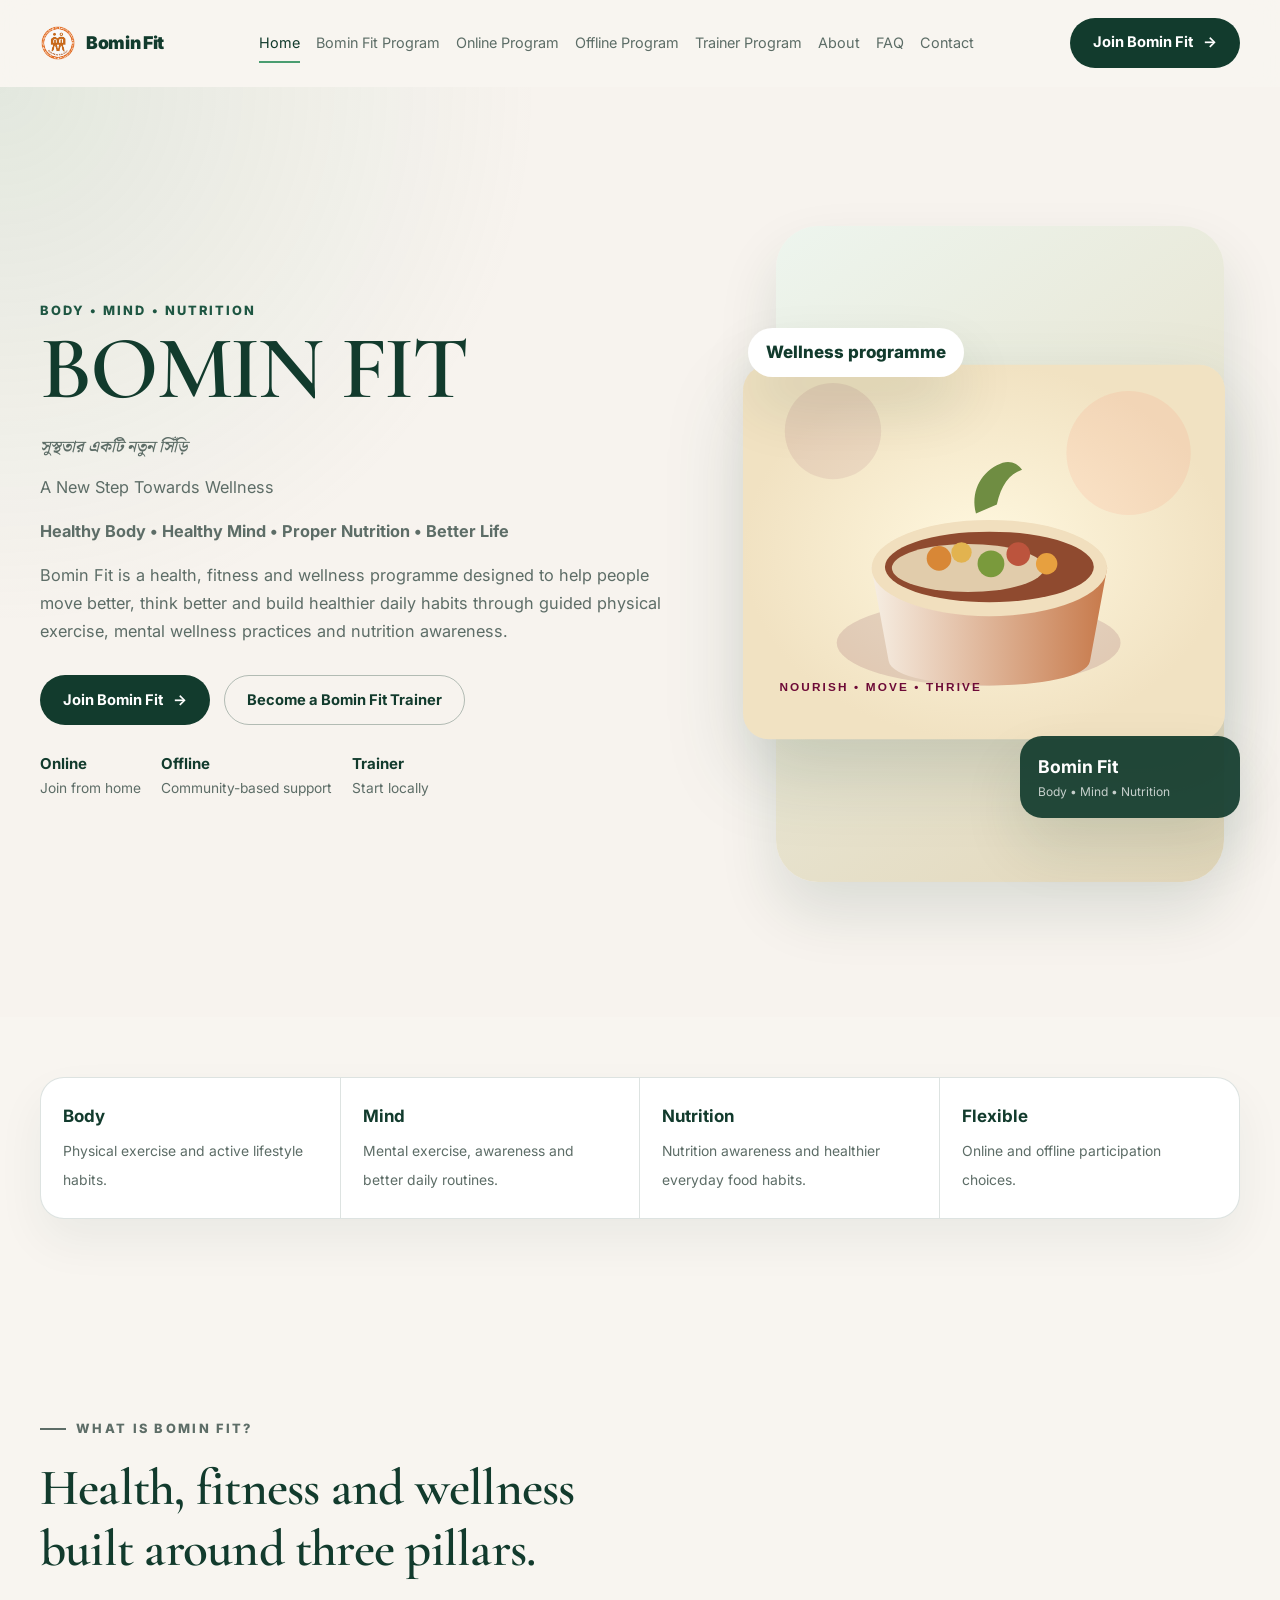
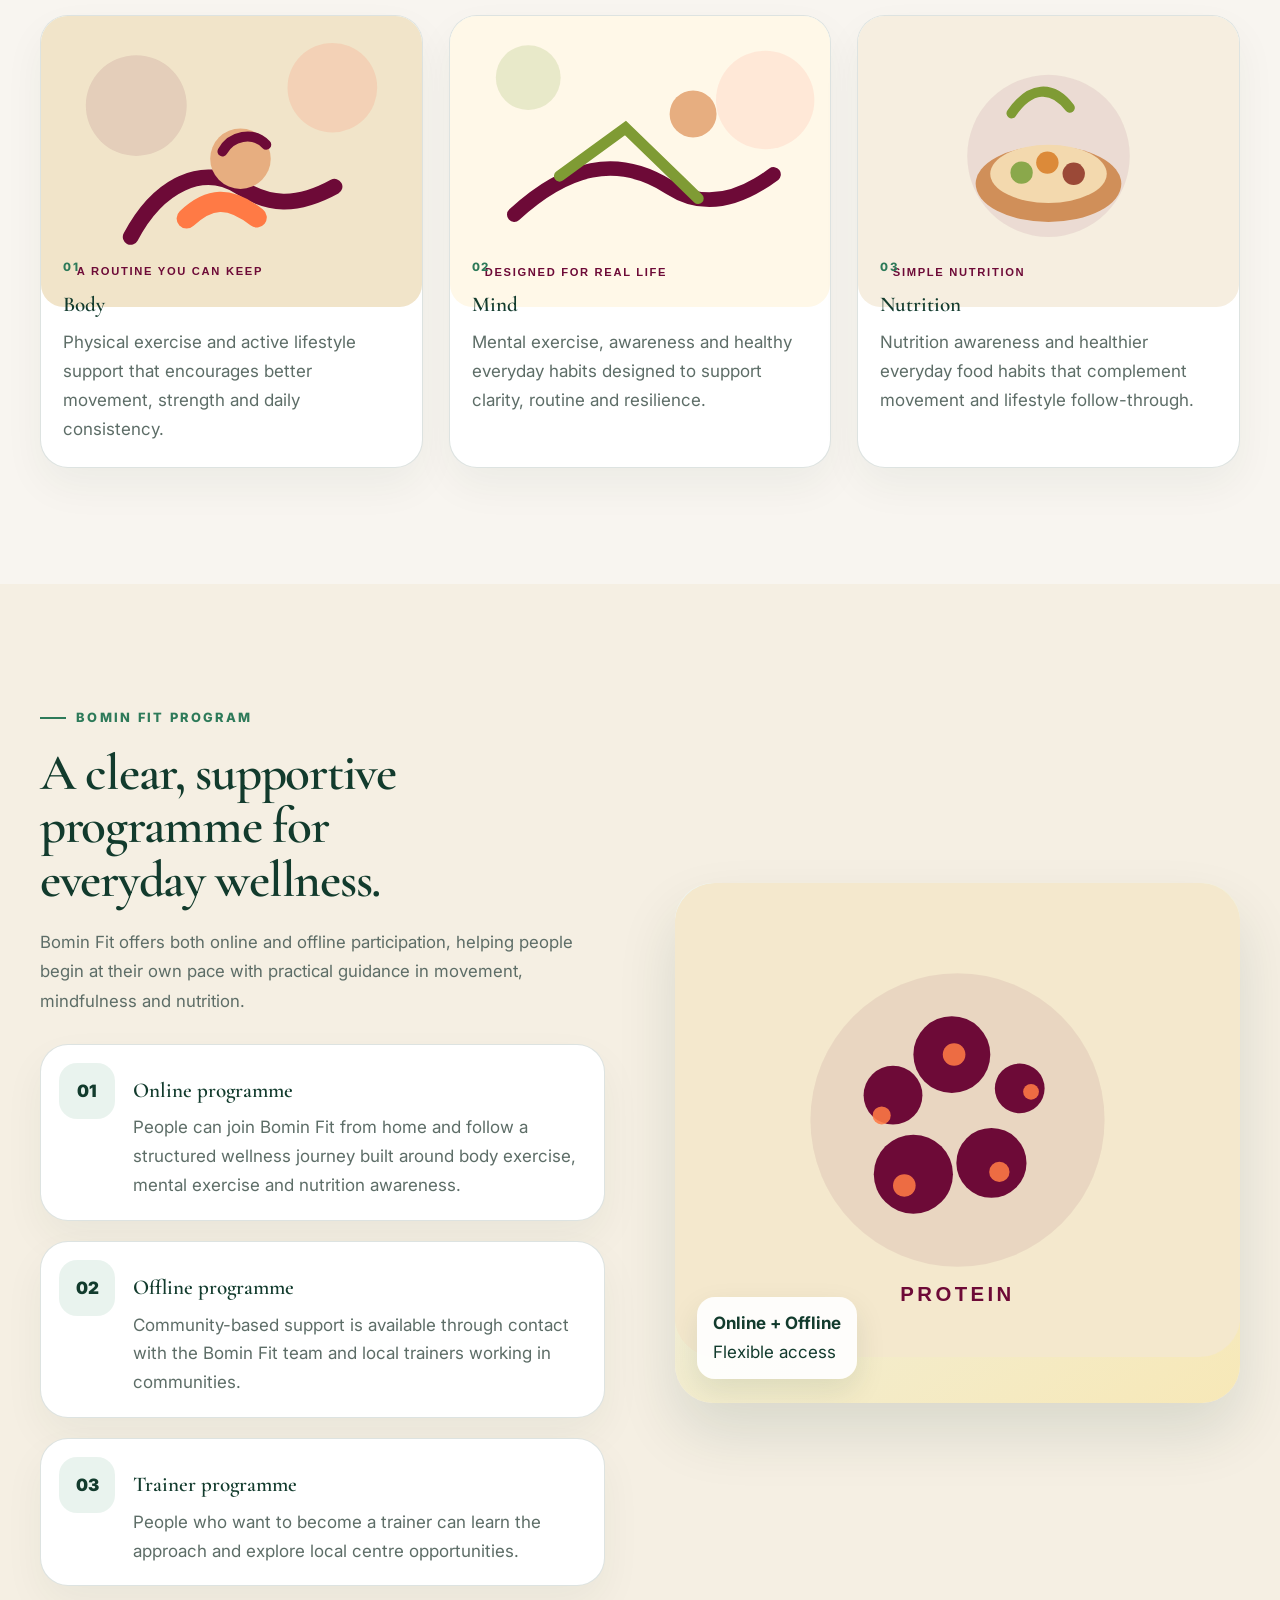
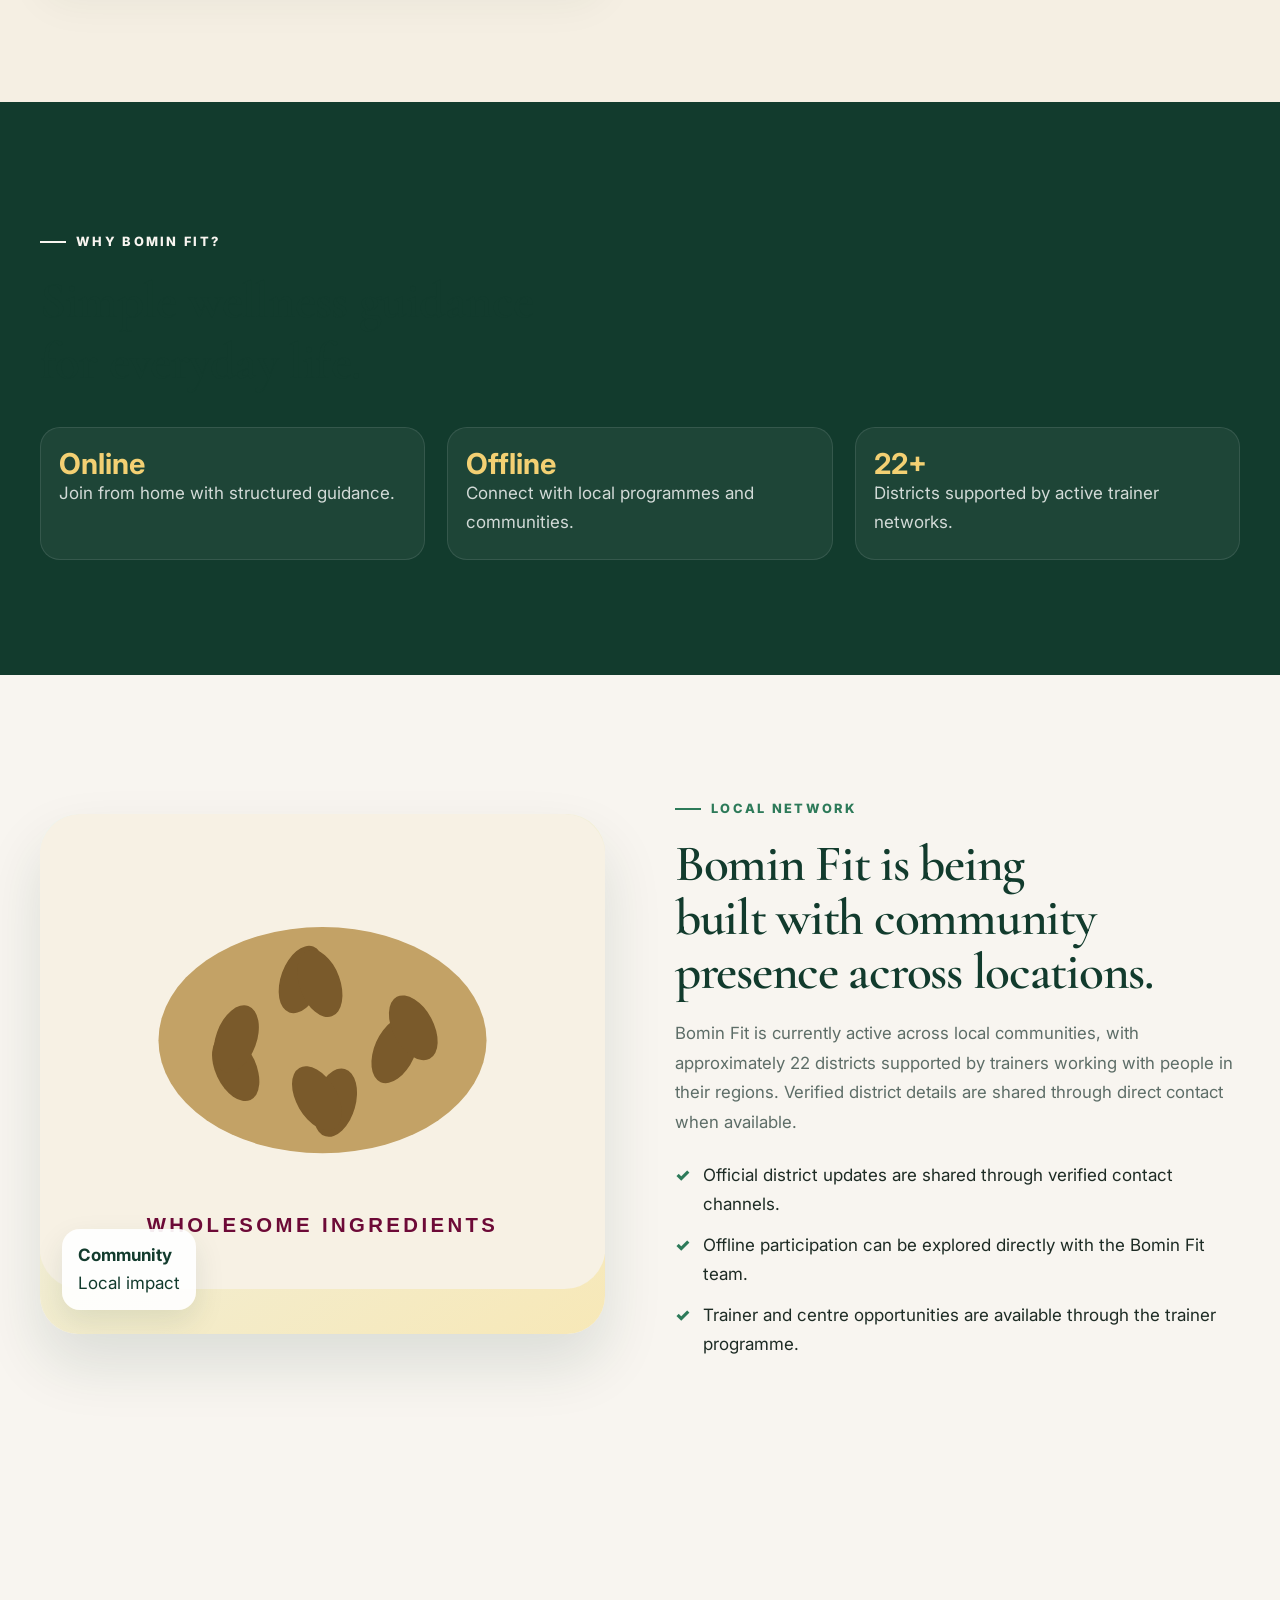
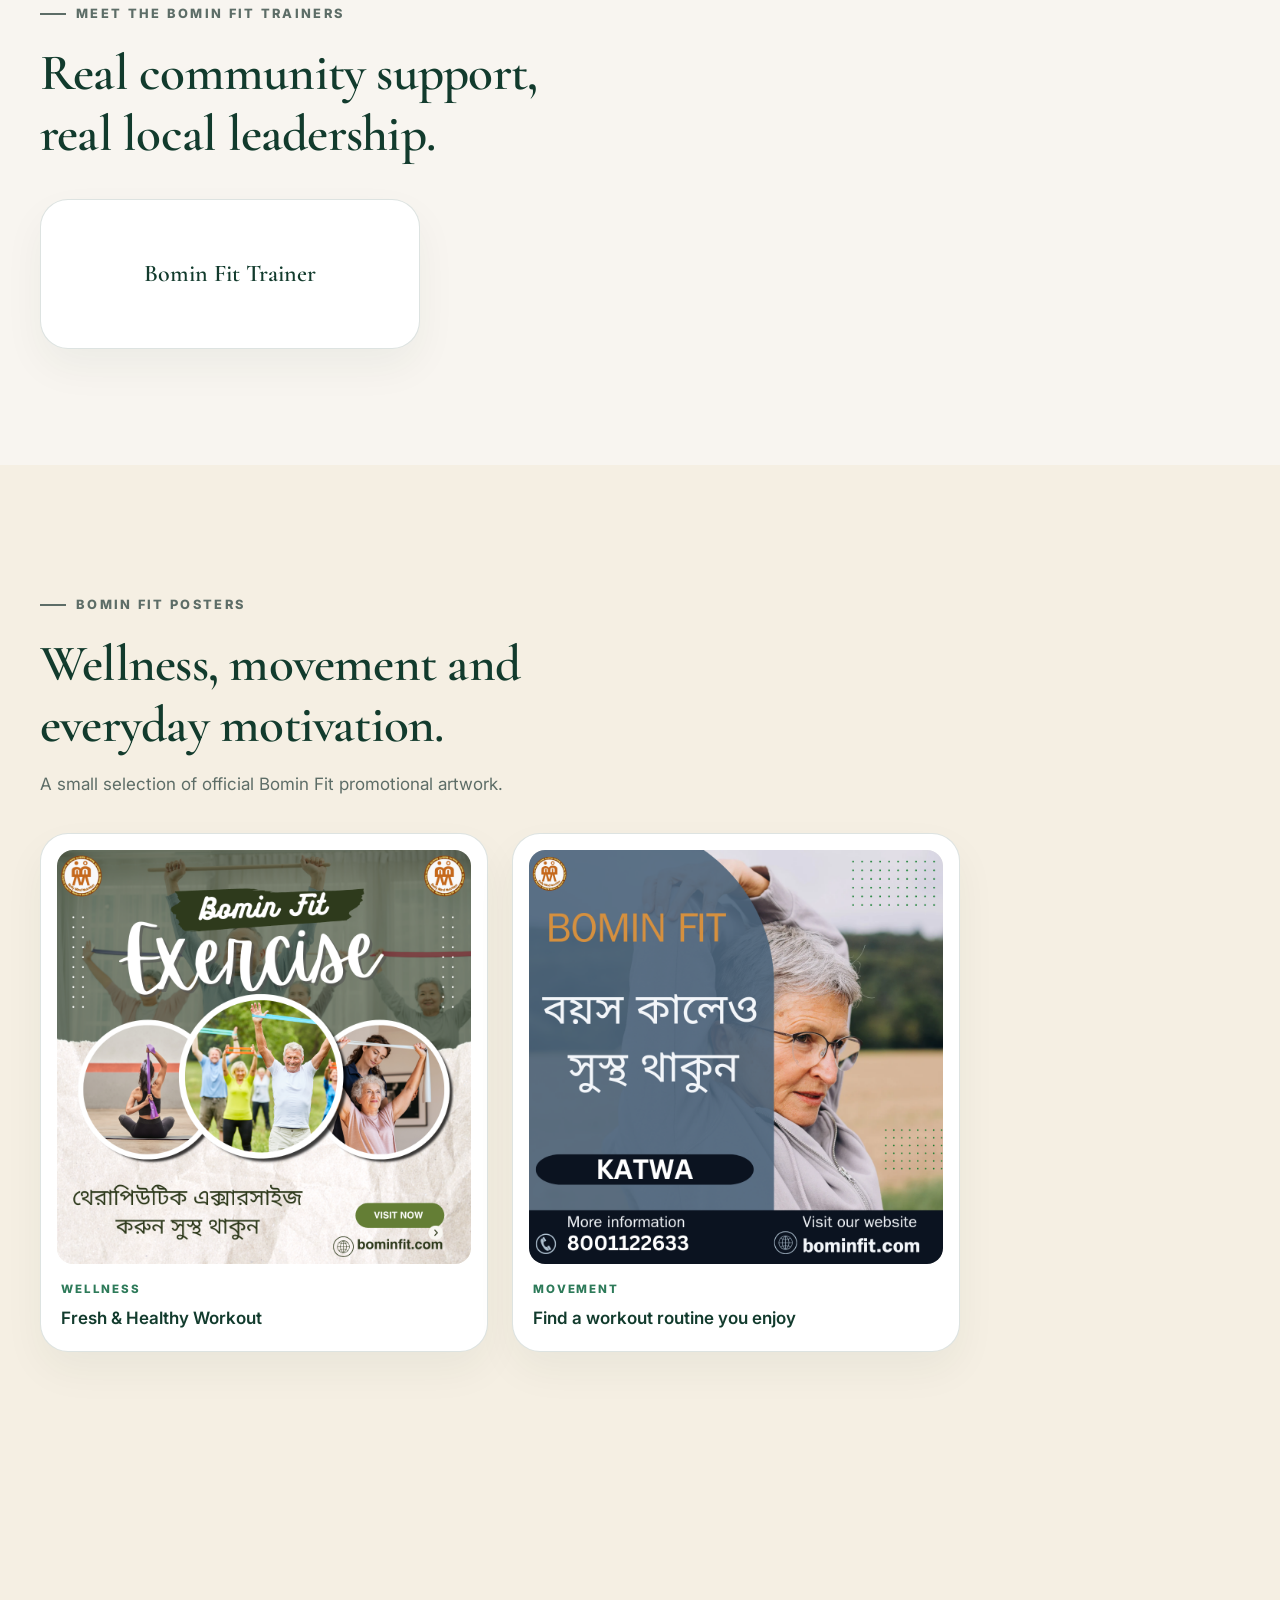
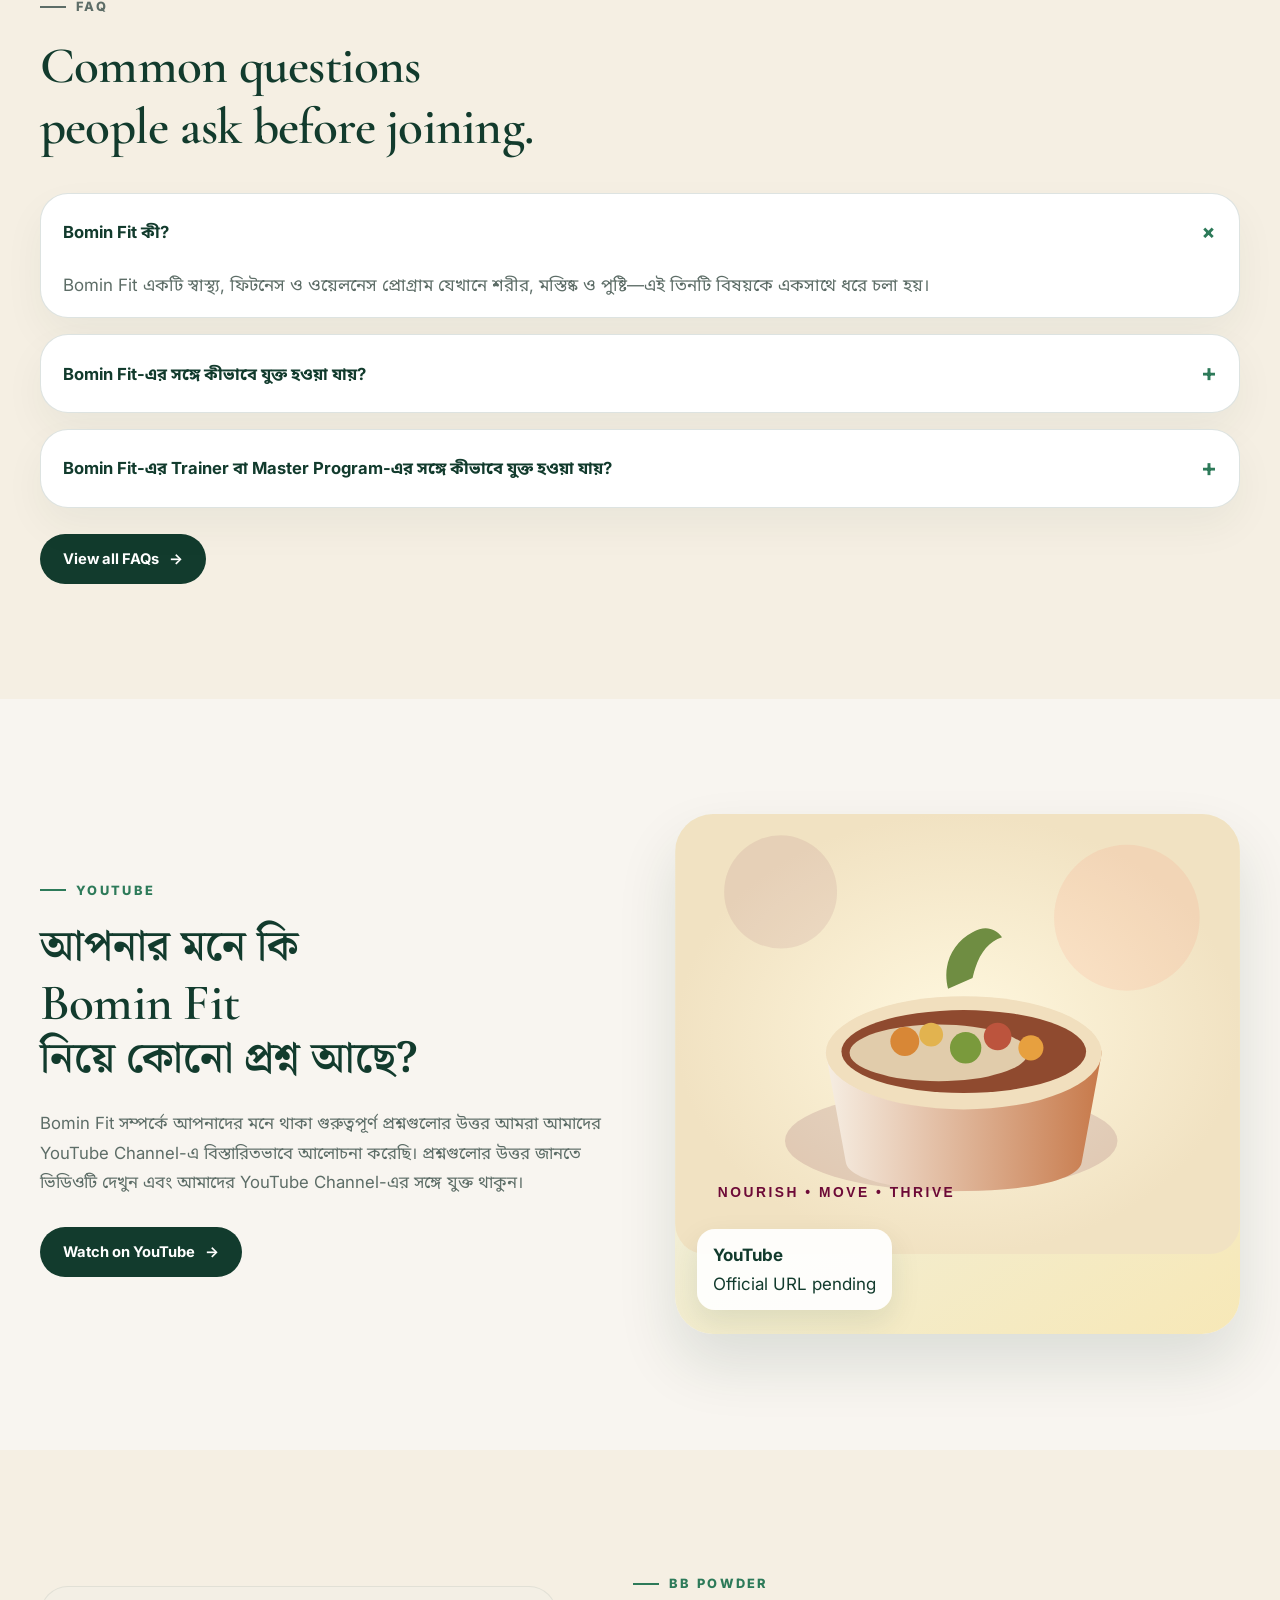
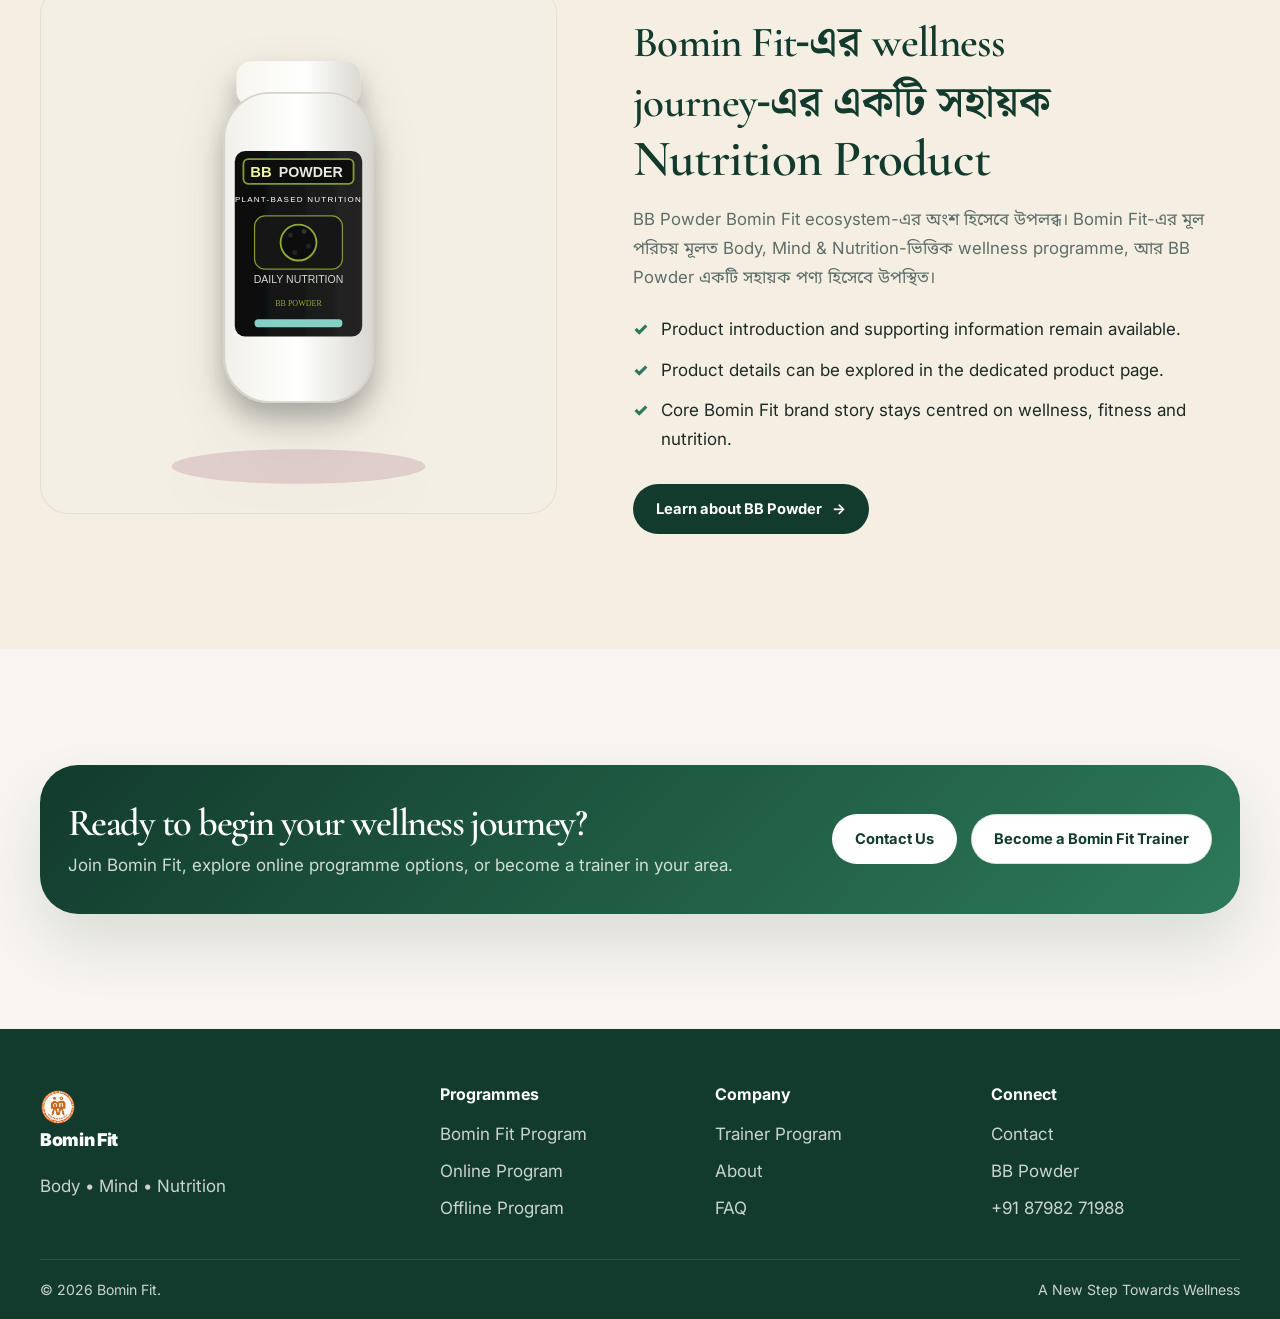
==== commit 40dada7a: "new look" ====
--- a/index.html
+++ b/index.html
@@ -3,187 +3,353 @@
 <head>
   <meta charset="utf-8">
   <meta name="viewport" content="width=device-width,initial-scale=1,viewport-fit=cover">
-  <meta name="description" content="Bomin Fit — a premium, product-led nutraceutical and wellness website concept for BB Powder.">
-  <meta name="theme-color" content="#fffaf0">
-  <title>Bomin Fit | BB Powder</title>
-  <link rel="icon" href="assets/favicon.svg" type="image/svg+xml">
-  <link rel="stylesheet" href="css/style.css">
+  <meta name="description" content="Bomin Fit is a health, fitness and wellness programme built around Body, Mind and Nutrition.">
+  <meta name="theme-color" content="#f8f5f0">
+  <title>Bomin Fit | Body • Mind • Nutrition</title>
+  <link rel="icon" href="logo.png" type="image/png">
+  <link rel="stylesheet" href="css/style.css?v=20261005-4">
 </head>
 <body>
   <header class="site-header">
     <div class="container header-inner">
-      <a class="brand" href="index.html" aria-label="Bomin Fit home"><img src="assets/icons/logo-mark.svg" alt="" width="36" height="36"><span>Bomin Fit</span></a>
+      <a class="brand" href="index.html" aria-label="Bomin Fit home">
+        <img src="logo.png" alt="" width="36" height="36">
+        <span>Bomin Fit</span>
+      </a>
+
       <nav class="nav" aria-label="Primary navigation">
         <a data-nav href="index.html">Home</a>
-        <a data-nav href="pages/about.html">About</a>
-        <a data-nav href="pages/product.html">Product</a>
-        <a data-nav href="index.html#benefits">Benefits</a>
-        <a data-nav href="index.html#ingredients">Ingredients</a>
-        <a data-nav href="pages/contact.html">Contact</a>
+        <a data-nav href="program/">Bomin Fit Program</a>
+        <a data-nav href="online-program/">Online Program</a>
+        <a data-nav href="offline-program/">Offline Program</a>
+        <a data-nav href="trainer-program/">Trainer Program</a>
+        <a data-nav href="about/">About</a>
+        <a data-nav href="faq/">FAQ</a>
+        <a data-nav href="contact/">Contact</a>
       </nav>
+
       <div class="header-actions">
-        <a class="btn btn--primary" href="index.html#buy">Buy Now <span class="arrow">→</span></a>
+        <a class="btn btn--primary" href="contact/">Join Bomin Fit <span class="arrow">→</span></a>
         <button class="menu-toggle" type="button" aria-label="Open menu" aria-expanded="false">☰</button>
       </div>
     </div>
-    <div class="mobile-nav" aria-label="Mobile navigation"><div class="container">
-      <a href="index.html">Home</a>
-      <a href="pages/about.html">About</a>
-      <a href="pages/product.html">Product</a>
-      <a href="index.html#benefits">Benefits</a>
-      <a href="index.html#ingredients">Ingredients</a>
-      <a href="pages/contact.html">Contact</a>
-      <a class="btn btn--primary" href="index.html#buy">Buy Now <span class="arrow">→</span></a>
-    </div></div>
+
+    <div class="mobile-nav" aria-label="Mobile navigation">
+      <div class="container">
+        <a href="index.html">Home</a>
+        <a href="program/">Bomin Fit Program</a>
+        <a href="online-program/">Online Program</a>
+        <a href="offline-program/">Offline Program</a>
+        <a href="trainer-program/">Trainer Program</a>
+        <a href="about/">About</a>
+        <a href="faq/">FAQ</a>
+        <a href="contact/">Contact</a>
+        <a class="btn btn--primary" href="contact/">Join Bomin Fit <span class="arrow">→</span></a>
+      </div>
+    </div>
   </header>
 
   <main>
     <section class="hero section">
       <div class="container hero-grid">
-        <div class="hero-copy">
-          <div class="hero-kicker reveal">Everyday nutrition, thoughtfully made</div>
-          <h1 class="display reveal delay-1">Nourishment designed for your everyday wellness.</h1>
-          <p class="reveal delay-2">A cleaner, more product-focused expression of the Bomin Fit brand — built around BB Powder, practical nutrition, and a routine people can understand.</p>
-          <div class="hero-actions reveal delay-3">
-            <a class="btn btn--primary" href="#product">Explore BB Powder <span class="arrow">→</span></a>
-            <a class="btn btn--dark-outline" href="pages/product.html">Product details</a>
-          </div>
-          <div class="hero-meta reveal delay-3">
-            <div><strong>Product-first</strong> Clear value proposition</div>
-            <div><strong>Responsive</strong> Built for every screen</div>
-          </div>
-        </div>
-
-        <div class="hero-art reveal delay-2" aria-label="BB Powder product showcase">
+        <div class="hero-copy reveal">
+          <div class="hero-tag">Body • Mind • Nutrition</div>
+          <h1 class="display">BOMIN FIT</h1>
+          <p class="hero-subtitle heading-bn" lang="bn">সুস্থতার একটি নতুন সিঁড়ি</p>
+          <p>A New Step Towards Wellness</p>
+          <p><strong>Healthy Body • Healthy Mind • Proper Nutrition • Better Life</strong></p>
+          <p>Bomin Fit is a health, fitness and wellness programme designed to help people move better, think better and build healthier daily habits through guided physical exercise, mental wellness practices and nutrition awareness.</p>
+
+          <div class="hero-actions">
+            <a class="btn btn--primary" href="contact/">Join Bomin Fit <span class="arrow">→</span></a>
+            <a class="btn btn--dark-outline" href="trainer-program/">Become a Bomin Fit Trainer</a>
+          </div>
+
+          <div class="hero-meta">
+            <div><strong>Online</strong> Join from home</div>
+            <div><strong>Offline</strong> Community-based support</div>
+            <div><strong>Trainer</strong> Start locally</div>
+          </div>
+        </div>
+
+        <div class="hero-visual reveal">
           <div class="hero-panel"></div>
-          <img class="hero-bowl" src="assets/images/hero-bowl.svg" alt="Illustration of a nourishing bowl" width="900" height="700" loading="eager" decoding="async">
-          <div class="product-chip">Plant-based nutrition</div>
-          <div class="product-wrap"><img src="assets/images/product-bb-powder.svg" alt="BB Powder product bottle" width="700" height="820" loading="eager" decoding="async"></div>
-          <div class="product-note"><b>BB POWDER</b><span>Designed to be easy to understand and easy to use.</span></div>
+          <div class="badge-pill">Wellness programme</div>
+          <img src="assets/images/hero-bowl.svg" alt="Wellness lifestyle illustration" width="900" height="700" loading="eager" decoding="async">
+          <div class="note-card">
+            <b>Bomin Fit</b>
+            <span>Body • Mind • Nutrition</span>
+          </div>
         </div>
       </div>
     </section>
 
     <section class="trust-bar section--tight">
-      <div class="container trust reveal">
-        <div class="trust-item"><strong>Quality-led</strong><span>Give verified formulation facts a clear place.</span></div>
-        <div class="trust-item"><strong>Product-first</strong><span>Visitors understand the offer within seconds.</span></div>
-        <div class="trust-item"><strong>Lightweight</strong><span>Local assets and no heavy framework dependency.</span></div>
-        <div class="trust-item"><strong>Responsive</strong><span>Designed for desktop, tablet and mobile.</span></div>
-      </div>
-    </section>
-
-    <section id="product" class="section">
+      <div class="container">
+        <div class="trust-grid reveal">
+          <div class="trust-item">
+            <strong>Body</strong>
+            <span>Physical exercise and active lifestyle habits.</span>
+          </div>
+          <div class="trust-item">
+            <strong>Mind</strong>
+            <span>Mental exercise, awareness and better daily routines.</span>
+          </div>
+          <div class="trust-item">
+            <strong>Nutrition</strong>
+            <span>Nutrition awareness and healthier everyday food habits.</span>
+          </div>
+          <div class="trust-item">
+            <strong>Flexible</strong>
+            <span>Online and offline participation choices.</span>
+          </div>
+        </div>
+      </div>
+    </section>
+
+    <section class="section">
+      <div class="container">
+        <div class="section-header reveal">
+          <p class="eyebrow">What is Bomin Fit?</p>
+          <h2>Health, fitness and wellness built around three pillars.</h2>
+        </div>
+
+        <div class="card-grid">
+          <article class="card reveal">
+            <div class="card-media"><img src="assets/images/lifestyle-1.svg" alt="Body movement illustration" width="680" height="520" loading="lazy" decoding="async"></div>
+            <div class="card-body">
+              <div class="card-index">01</div>
+              <h3>Body</h3>
+              <p>Physical exercise and active lifestyle support that encourages better movement, strength and daily consistency.</p>
+            </div>
+          </article>
+
+          <article class="card reveal">
+            <div class="card-media"><img src="assets/images/lifestyle-2.svg" alt="Mindfulness lifestyle illustration" width="680" height="520" loading="lazy" decoding="async"></div>
+            <div class="card-body">
+              <div class="card-index">02</div>
+              <h3>Mind</h3>
+              <p>Mental exercise, awareness and healthy everyday habits designed to support clarity, routine and resilience.</p>
+            </div>
+          </article>
+
+          <article class="card reveal">
+            <div class="card-media"><img src="assets/images/lifestyle-3.svg" alt="Nutrition illustration" width="680" height="520" loading="lazy" decoding="async"></div>
+            <div class="card-body">
+              <div class="card-index">03</div>
+              <h3>Nutrition</h3>
+              <p>Nutrition awareness and healthier everyday food habits that complement movement and lifestyle follow-through.</p>
+            </div>
+          </article>
+        </div>
+      </div>
+    </section>
+
+    <section class="section section--sand">
       <div class="container split">
-        <div class="media-card reveal"><img src="assets/images/lifestyle-3.svg" alt="Simple nutrition illustration" width="680" height="520" loading="lazy" decoding="async"><div class="media-badge"><b>BB Powder</b><span>Core product</span></div></div>
         <div>
-          <div class="eyebrow reveal">Meet the product</div>
-          <h2 class="display display--small reveal delay-1">A clearer story around the product people came to find.</h2>
-          <p class="lead reveal delay-2">The new architecture puts BB Powder at the center of the experience, replacing generic wellness messaging with a direct path from discovery to product understanding.</p>
+          <p class="eyebrow reveal">Bomin Fit Program</p>
+          <h2 class="display display--small reveal">A clear, supportive programme for everyday wellness.</h2>
+          <p class="lead reveal">Bomin Fit offers both online and offline participation, helping people begin at their own pace with practical guidance in movement, mindfulness and nutrition.</p>
+
           <div class="feature-list">
-            <div class="feature-item reveal"><div class="feature-num">01</div><div><h3>Explain what it is</h3><p>Use this area for the approved product description, format, serving size and verified nutritional facts.</p></div></div>
-            <div class="feature-item reveal delay-1"><div class="feature-num">02</div><div><h3>Show why it matters</h3><p>Translate the formulation into simple, evidence-backed reasons the product fits a daily routine.</p></div></div>
-            <div class="feature-item reveal delay-2"><div class="feature-num">03</div><div><h3>Make the next step obvious</h3><p>Move visitors naturally toward product details, FAQs, enquiry or the final purchase CTA.</p></div></div>
-          </div>
-        </div>
-      </div>
-    </section>
-
-    <section id="benefits" class="section section--sand">
-      <div class="container">
-        <div class="center-head">
-          <div class="eyebrow reveal">Why BB Powder?</div>
-          <h2 class="display display--small reveal delay-1">Benefits should be understood, not hidden in paragraphs.</h2>
-          <p class="lead reveal delay-2" style="margin-inline:auto;">Use concise benefit language here, backed by the product's approved formulation and substantiated claims.</p>
-        </div>
-        <div class="card-grid">
-          <article class="card reveal"><div class="card-media"><img src="assets/images/ingredient-protein.svg" alt="Protein ingredient illustration" width="500" height="420" loading="lazy" decoding="async"></div><div class="card-body"><div class="card-index">Benefit 01</div><h3>Protein-focused nutrition</h3><p>Describe the verified protein contribution and the role it plays in the product's nutritional profile.</p></div></article>
-          <article class="card reveal delay-1"><div class="card-media"><img src="assets/images/lifestyle-1.svg" alt="Lifestyle nutrition illustration" width="680" height="520" loading="lazy" decoding="async"></div><div class="card-body"><div class="card-index">Benefit 02</div><h3>Built for real routines</h3><p>Show practical serving ideas and how the product fits alongside everyday meals and activity.</p></div></article>
-          <article class="card reveal delay-2"><div class="card-media"><img src="assets/images/ingredient-seeds.svg" alt="Wholesome ingredient illustration" width="500" height="420" loading="lazy" decoding="async"></div><div class="card-body"><div class="card-index">Benefit 03</div><h3>Ingredient transparency</h3><p>Give visitors an easy-to-scan view of ingredients, sourcing, certifications and formulation details.</p></div></article>
-        </div>
-      </div>
-    </section>
-
-    <section id="ingredients" class="section">
-      <div class="container interactive">
-        <div class="product-stage reveal">
-          <div class="stage-ring"></div>
-          <button class="hotspot" data-target="p1" aria-label="Protein information">1</button>
-          <button class="hotspot" data-target="p2" aria-label="Quality information">2</button>
-          <button class="hotspot" data-target="p3" aria-label="Routine information">3</button>
-          <button class="hotspot" data-target="p4" aria-label="Taste and usability information">4</button>
-          <img class="stage-product" src="assets/images/product-bb-powder.svg" alt="BB Powder product bottle" width="700" height="820" loading="lazy" decoding="async">
-          <div class="stage-caption">Tap a point to explore</div>
-        </div>
-        <div class="reveal delay-1">
-          <div data-tab-panel class="tab-panel"></div>
+            <div class="feature-card reveal">
+              <div class="feature-index">01</div>
+              <div>
+                <h3>Online programme</h3>
+                <p>People can join Bomin Fit from home and follow a structured wellness journey built around body exercise, mental exercise and nutrition awareness.</p>
+              </div>
+            </div>
+
+            <div class="feature-card reveal">
+              <div class="feature-index">02</div>
+              <div>
+                <h3>Offline programme</h3>
+                <p>Community-based support is available through contact with the Bomin Fit team and local trainers working in communities.</p>
+              </div>
+            </div>
+
+            <div class="feature-card reveal">
+              <div class="feature-index">03</div>
+              <div>
+                <h3>Trainer programme</h3>
+                <p>People who want to become a trainer can learn the approach and explore local centre opportunities.</p>
+              </div>
+            </div>
+          </div>
+        </div>
+
+        <div class="media-card reveal">
+          <img src="assets/images/ingredient-protein.svg" alt="Bomin Fit wellness illustration" width="680" height="520" loading="lazy" decoding="async">
+          <div class="media-tag"><b>Online + Offline</b><span>Flexible access</span></div>
+        </div>
+      </div>
+    </section>
+
+    <section class="section section--dark">
+      <div class="container">
+        <div class="section-header reveal">
+          <p class="eyebrow">Why Bomin Fit?</p>
+          <h2>Simple wellness guidance for everyday life.</h2>
+        </div>
+
+        <div class="stats-row reveal">
+          <div class="stat-box">
+            <strong>Online</strong>
+            <span>Join from home with structured guidance.</span>
+          </div>
+          <div class="stat-box">
+            <strong>Offline</strong>
+            <span>Connect with local programmes and communities.</span>
+          </div>
+          <div class="stat-box">
+            <strong>22+</strong>
+            <span>Districts supported by active trainer networks.</span>
+          </div>
+        </div>
+      </div>
+    </section>
+
+    <section class="section">
+      <div class="container split split--reverse">
+        <div class="media-card reveal">
+          <img src="assets/images/ingredient-seeds.svg" alt="Community wellness illustration" width="680" height="520" loading="lazy" decoding="async">
+          <div class="media-tag"><b>Community</b><span>Local impact</span></div>
+        </div>
+
+        <div>
+          <p class="eyebrow reveal">Local network</p>
+          <h2 class="display display--small reveal">Bomin Fit is being built with community presence across locations.</h2>
+          <p class="lead reveal">Bomin Fit is currently active across local communities, with approximately 22 districts supported by trainers working with people in their regions. Verified district details are shared through direct contact when available.</p>
+
+          <ul class="check-list reveal">
+            <li>Official district updates are shared through verified contact channels.</li>
+            <li>Offline participation can be explored directly with the Bomin Fit team.</li>
+            <li>Trainer and centre opportunities are available through the trainer programme.</li>
+          </ul>
+        </div>
+      </div>
+    </section>
+
+    <section class="section">
+      <div class="container">
+        <div class="section-header reveal">
+          <p class="eyebrow">Meet the Bomin Fit Trainers</p>
+          <h2>Real community support, real local leadership.</h2>
+        </div>
+
+        <div class="trainer-grid reveal">
+          <article class="trainer-card trainer-card--pending">
+            <span>Bomin Fit Trainer</span>
+          </article>
         </div>
       </div>
     </section>
 
     <section class="section section--sand">
       <div class="container">
-        <div class="center-head">
-          <div class="eyebrow reveal">How to use</div>
-          <h2 class="display display--small reveal delay-1">A three-step experience that feels effortless.</h2>
-          <p class="lead reveal delay-2" style="margin-inline:auto;">Replace the placeholder copy with the exact serving and preparation guidance approved for your packaging.</p>
-        </div>
-        <div class="steps">
-          <article class="step reveal"><div class="step-icon">01</div><h3>Prepare</h3><p>Show the serving size, liquid quantity or preparation method exactly as approved.</p></article>
-          <article class="step reveal delay-1"><div class="step-icon">02</div><h3>Mix</h3><p>Use a simple visual instruction so customers know what the final texture should look like.</p></article>
-          <article class="step reveal delay-2"><div class="step-icon">03</div><h3>Enjoy</h3><p>Finish with serving ideas or routine tips that are factual, practical and easy to remember.</p></article>
+        <div class="section-header reveal">
+          <p class="eyebrow">Bomin Fit posters</p>
+          <h2>Wellness, movement and everyday motivation.</h2>
+          <p>A small selection of official Bomin Fit promotional artwork.</p>
+        </div>
+
+        <div class="poster-grid">
+          <figure class="poster-card reveal">
+            <img src="poster/Exercise_20240828_233912_0000.png" alt="Bomin Fit promotional poster: Fresh and Healthy Workout" width="1080" height="1080" loading="lazy" decoding="async">
+            <figcaption><span class="card-index">Wellness</span><span>Fresh &amp; Healthy Workout</span></figcaption>
+          </figure>
+          <figure class="poster-card reveal">
+            <img src="poster/Exercise_20240915_131432_0000.png" alt="Bomin Fit promotional poster asking about a favourite workout routine" width="1080" height="1080" loading="lazy" decoding="async">
+            <figcaption><span class="card-index">Movement</span><span>Find a workout routine you enjoy</span></figcaption>
+          </figure>
+        </div>
+      </div>
+    </section>
+
+    <section class="section section--sand">
+      <div class="container">
+        <div class="section-header reveal">
+          <p class="eyebrow">FAQ</p>
+          <h2>Common questions people ask before joining.</h2>
+        </div>
+
+        <div class="faq-list reveal">
+          <div class="faq-item open">
+            <button class="faq-question" type="button" aria-expanded="true"><span>Bomin Fit কী?</span><span>+</span></button>
+            <div class="faq-answer" style="max-height: 140px;">
+              <div>Bomin Fit একটি স্বাস্থ্য, ফিটনেস ও ওয়েলনেস প্রোগ্রাম যেখানে শরীর, মস্তিষ্ক ও পুষ্টি—এই তিনটি বিষয়কে একসাথে ধরে চলা হয়।</div>
+            </div>
+          </div>
+
+          <div class="faq-item">
+            <button class="faq-question" type="button" aria-expanded="false"><span>Bomin Fit-এর সঙ্গে কীভাবে যুক্ত হওয়া যায়?</span><span>+</span></button>
+            <div class="faq-answer"><div>অনলাইন বা অফলাইনে যোগ দেওয়ার জন্য Bomin Fit-এর সঙ্গে যোগাযোগ করুন।</div></div>
+          </div>
+
+          <div class="faq-item">
+            <button class="faq-question" type="button" aria-expanded="false"><span>Bomin Fit-এর Trainer বা Master Program-এর সঙ্গে কীভাবে যুক্ত হওয়া যায়?</span><span>+</span></button>
+            <div class="faq-answer"><div>Trainer Programme পৃষ্ঠায় বিস্তারিত তথ্য আছে। আপনি সেখান থেকে যোগাযোগ করতে পারেন।</div></div>
+          </div>
+        </div>
+
+        <div style="margin-top: 26px;">
+          <a class="btn btn--primary" href="faq/">View all FAQs <span class="arrow">→</span></a>
         </div>
       </div>
     </section>
 
     <section class="section">
-      <div class="container">
-        <div class="product-showcase reveal">
-          <div class="showcase-copy">
-            <div class="eyebrow" style="color:#ffb5a7;">The hero product</div>
-            <h2 class="display display--small">Let the product do the talking.</h2>
-            <p>Use this panel for the strongest verified product details: pack size, ingredients, nutritional highlights, certifications and a direct purchase or enquiry action.</p>
-            <div class="hero-actions"><a class="btn btn--light" href="pages/product.html">View product details <span class="arrow">→</span></a><a class="btn" style="border-color:rgba(255,255,255,.35);color:#fff;" href="pages/contact.html">Ask a question</a></div>
-          </div>
-          <div class="showcase-art"><div class="showcase-tag">BB Powder</div><img src="assets/images/product-bb-powder.svg" alt="BB Powder bottle" width="700" height="820" loading="lazy" decoding="async"></div>
-        </div>
-      </div>
-    </section>
-
-    <section class="section section--sand">
-      <div class="container review-grid">
-        <aside class="rating-card reveal">
-          <div class="eyebrow" style="color:#ffb5a7;">Social proof</div>
-          <div class="rating"><span data-count="4">0</span>.8</div>
-          <div class="stars">★★★★★</div>
-          <p>Use real, attributable ratings only. Replace this placeholder with your current review data and source.</p>
-        </aside>
-        <div class="quote-grid">
-          <article class="quote-card reveal delay-1"><div class="quote-mark">“</div><blockquote>“The product journey should feel simple from the first scroll to the final action.”</blockquote><div class="quote-author"><span class="avatar"></span>Customer feedback placeholder</div></article>
-          <article class="quote-card reveal delay-2"><div class="quote-mark">“</div><blockquote>“Clear information builds more confidence than a page full of generic wellness claims.”</blockquote><div class="quote-author"><span class="avatar"></span>Customer feedback placeholder</div></article>
-        </div>
-      </div>
-    </section>
-
-    <section class="section" id="faq">
-      <div class="container">
-        <div class="center-head"><div class="eyebrow reveal">FAQ</div><h2 class="display display--small reveal delay-1">Questions should be one click away.</h2></div>
-        <div class="faq">
-          <div class="faq-item reveal"><button class="faq-question" aria-expanded="false"><span>What is BB Powder?</span><span class="faq-icon">+</span></button><div class="faq-answer"><p>Replace this with the approved, product-specific description from the label or official product documentation.</p></div></div>
-          <div class="faq-item reveal delay-1"><button class="faq-question" aria-expanded="false"><span>How should I use it?</span><span class="faq-icon">+</span></button><div class="faq-answer"><p>Insert the exact serving and preparation directions, including quantity, timing and storage guidance where applicable.</p></div></div>
-          <div class="faq-item reveal delay-2"><button class="faq-question" aria-expanded="false"><span>What ingredients does it contain?</span><span class="faq-icon">+</span></button><div class="faq-answer"><p>List the complete ingredient declaration and clearly distinguish ingredients from optional flavouring, additives or allergens.</p></div></div>
-          <div class="faq-item reveal"><button class="faq-question" aria-expanded="false"><span>Where can I buy it?</span><span class="faq-icon">+</span></button><div class="faq-answer"><p>Connect this answer to your official checkout, marketplace listing or enquiry channel.</p></div></div>
-        </div>
-      </div>
-    </section>
-
-    <section class="cta" id="buy">
-      <div class="container">
-        <div class="cta-box reveal">
-          <div class="eyebrow" style="color:#fff;">Ready when you are</div>
-          <h2>Make the product experience as thoughtful as the product itself.</h2>
-          <p>Use one clear CTA for purchase, consultation, WhatsApp enquiry or distributor contact — depending on the final business flow.</p>
-          <a class="btn btn--light" href="pages/contact.html">Start the conversation <span class="arrow">→</span></a>
+      <div class="container split">
+        <div>
+          <p class="eyebrow reveal">YouTube</p>
+          <h2 class="display display--small reveal"><span class="heading-bn" lang="bn">আপনার মনে কি</span><span class="heading-en">Bomin Fit</span><span class="heading-bn" lang="bn">নিয়ে কোনো প্রশ্ন আছে?</span></h2>
+          <p class="lead reveal">Bomin Fit সম্পর্কে আপনাদের মনে থাকা গুরুত্বপূর্ণ প্রশ্নগুলোর উত্তর আমরা আমাদের YouTube Channel-এ বিস্তারিতভাবে আলোচনা করেছি। প্রশ্নগুলোর উত্তর জানতে ভিডিওটি দেখুন এবং আমাদের YouTube Channel-এর সঙ্গে যুক্ত থাকুন।</p>
+          <div class="hero-actions reveal">
+            <a class="btn btn--primary" href="#" aria-label="Watch the Bomin Fit YouTube video placeholder">Watch on YouTube <span class="arrow">→</span></a>
+          </div>
+        </div>
+
+        <div class="media-card reveal">
+          <img src="assets/images/hero-bowl.svg" alt="Bomin Fit video placeholder illustration" width="900" height="700" loading="lazy" decoding="async">
+          <div class="media-tag"><b>YouTube</b><span>Official URL pending</span></div>
+        </div>
+      </div>
+    </section>
+
+    <section class="section section--sand product-feature">
+      <div class="container split split--reverse">
+        <div class="product-media reveal">
+          <img src="assets/images/product-bb-powder.svg" alt="Illustrated BB Powder product bottle" width="700" height="820" loading="lazy" decoding="async">
+        </div>
+
+        <div class="product-copy">
+          <p class="eyebrow reveal">BB Powder</p>
+          <h2 class="display display--small reveal"><span class="heading-bn" lang="bn"><span class="heading-en" lang="en">Bomin Fit</span>-এর <span class="heading-en" lang="en">wellness journey</span>-এর একটি সহায়ক</span><span class="heading-en" lang="en">Nutrition Product</span></h2>
+          <p class="lead reveal">BB Powder Bomin Fit ecosystem-এর অংশ হিসেবে উপলব্ধ। Bomin Fit-এর মূল পরিচয় মূলত Body, Mind &amp; Nutrition-ভিত্তিক wellness programme, আর BB Powder একটি সহায়ক পণ্য হিসেবে উপস্থিত।</p>
+          <ul class="check-list reveal">
+            <li>Product introduction and supporting information remain available.</li>
+            <li>Product details can be explored in the dedicated product page.</li>
+            <li>Core Bomin Fit brand story stays centred on wellness, fitness and nutrition.</li>
+          </ul>
+          <div class="hero-actions reveal">
+            <a class="btn btn--primary" href="bb-powder/">Learn about BB Powder <span class="arrow">→</span></a>
+          </div>
+        </div>
+      </div>
+    </section>
+
+    <section class="section">
+      <div class="container">
+        <div class="cta-banner reveal">
+          <div>
+            <h3>Ready to begin your wellness journey?</h3>
+            <p>Join Bomin Fit, explore online programme options, or become a trainer in your area.</p>
+          </div>
+          <div class="hero-actions" style="margin-top: 0;">
+            <a class="btn btn--light" href="contact/">Contact Us</a>
+            <a class="btn btn--secondary" href="trainer-program/">Become a Bomin Fit Trainer</a>
+          </div>
         </div>
       </div>
     </section>
@@ -192,15 +358,44 @@
   <footer class="site-footer">
     <div class="container">
       <div class="footer-grid">
-        <div class="footer-col footer-brand"><a class="brand" href="index.html"><img src="assets/icons/logo-mark.svg" alt="" width="36" height="36"><span>Bomin Fit</span></a><p>A product-led nutraceutical website foundation that is lightweight, responsive and easy to maintain without a framework.</p></div>
-        <div class="footer-col"><h4>Explore</h4><a href="pages/about.html">About</a><a href="pages/product.html">Product</a><a href="#benefits">Benefits</a><a href="#ingredients">Ingredients</a></div>
-        <div class="footer-col"><h4>Support</h4><a href="#faq">FAQ</a><a href="pages/contact.html">Contact</a><a href="pages/contact.html">Shipping</a><a href="pages/contact.html">Returns</a></div>
-        <div class="footer-col"><h4>Connect</h4><a href="tel:+918798271988">+91 87982 71988</a><a href="mailto:hello@bominfit.com">hello@bominfit.com</a><a href="https://www.instagram.com/" target="_blank" rel="noreferrer">Instagram</a></div>
-      </div>
-      <div class="footer-bottom"><span>© <span id="year">2026</span> Bomin Fit. All rights reserved.</span><span>Built with HTML + CSS + vanilla JS.</span></div>
+        <div class="footer-col footer-brand">
+          <a class="brand" href="index.html" aria-label="Bomin Fit home">
+            <img src="logo.png" alt="" width="36" height="36">
+            <span>Bomin Fit</span>
+          </a>
+          <p>Body • Mind • Nutrition</p>
+        </div>
+
+        <div class="footer-col">
+          <h4>Programmes</h4>
+          <a href="program/">Bomin Fit Program</a>
+          <a href="online-program/">Online Program</a>
+          <a href="offline-program/">Offline Program</a>
+        </div>
+
+        <div class="footer-col">
+          <h4>Company</h4>
+          <a href="trainer-program/">Trainer Program</a>
+          <a href="about/">About</a>
+          <a href="faq/">FAQ</a>
+        </div>
+
+        <div class="footer-col">
+          <h4>Connect</h4>
+          <a href="contact/">Contact</a>
+          <a href="bb-powder/">BB Powder</a>
+          <a href="tel:+918798271988">+91 87982 71988</a>
+        </div>
+      </div>
+
+      <div class="footer-bottom">
+        <span>© <span class="year">2026</span> Bomin Fit.</span>
+        <span>A New Step Towards Wellness</span>
+      </div>
     </div>
   </footer>
-  <script>document.getElementById('year').textContent = new Date().getFullYear();</script>
+
+  <script>document.querySelector('.year').textContent = new Date().getFullYear();</script>
   <script src="js/script.js" defer></script>
 </body>
 </html>
--- a/css/style.css
+++ b/css/style.css
@@ -1,22 +1,30 @@
+@import url('https://fonts.googleapis.com/css2?family=Cormorant+Garamond:wght@500;600;700&family=Inter:wght@400;500;600;700&family=Noto+Sans+Bengali:wght@400;500;600;700&family=Noto+Serif+Bengali:wght@500;600;700&display=swap');
+
 :root {
-  --wine: #6d0a37;
-  --wine-deep: #4d0527;
-  --orange: #ff482f;
-  --orange-soft: #ff7a45;
-  --cream: #fffaf0;
-  --sand: #f1e5cd;
-  --paper: #fffdf7;
-  --ink: #33232a;
-  --muted: #765c67;
-  --line: rgba(109, 10, 55, .15);
-  --white: #ffffff;
-  --shadow: 0 22px 60px rgba(77, 5, 39, .12);
-  --radius-lg: 36px;
-  --radius-md: 22px;
+  --brand-900: #123b2d;
+  --brand-800: #1e5642;
+  --brand-700: #2d7a59;
+  --brand-600: #4a9d70;
+  --brand-500: #6ab283;
+  --brand-100: #e6f0ea;
+  --gold: #d7b970;
+  --gold-soft: #f7e7b8;
+  --sand: #f5efe3;
+  --cream: #f8f5f0;
+  --paper: #ffffff;
+  --text: #1d2b24;
+  --muted: #5d6d67;
+  --line: rgba(18, 59, 45, 0.14);
+  --shadow: 0 30px 60px rgba(18, 59, 45, 0.12);
+  --radius: 28px;
+  --radius-lg: 38px;
   --max: 1200px;
-  --header-h: 76px;
-  --serif: Georgia, "Times New Roman", serif;
-  --sans: Inter, ui-sans-serif, system-ui, -apple-system, BlinkMacSystemFont, "Segoe UI", sans-serif;
+  --header-h: 86px;
+  --font-display-en: "Cormorant Garamond", Georgia, "Times New Roman", serif;
+  --font-display-bn: "Noto Serif Bengali", "Noto Sans Bengali", serif;
+  --font-body: Inter, "Noto Sans Bengali", "Segoe UI", sans-serif;
+  --serif: var(--font-display-en);
+  --sans: var(--font-body);
 }
 
 * { box-sizing: border-box; }
@@ -24,291 +32,893 @@
 body {
   margin: 0;
   background: var(--cream);
-  color: var(--ink);
+  color: var(--text);
   font-family: var(--sans);
-  line-height: 1.6;
+  font-size: 17px;
+  line-height: 1.7;
   text-rendering: optimizeLegibility;
 }
+h1, h2, h3 {
+  font-family: var(--font-display-en);
+  font-weight: 600;
+  color: var(--brand-900);
+  text-wrap: balance;
+}
+.heading-bn,
+[lang="bn"] {
+  font-family: var(--font-display-bn);
+  letter-spacing: 0;
+  font-weight: 600;
+}
+.heading-bn { line-height: 1.35; }
 img { max-width: 100%; display: block; }
 a { color: inherit; text-decoration: none; }
 button, input, textarea { font: inherit; }
 button { cursor: pointer; }
-::selection { background: rgba(255,72,47,.18); }
-
-.container { width: min(calc(100% - 40px), var(--max)); margin-inline: auto; }
-.section { padding: 110px 0; position: relative; }
-.section--tight { padding: 78px 0; }
+::selection { background: rgba(74, 157, 112, 0.18); }
+
+.container {
+  width: min(calc(100% - 40px), var(--max));
+  margin: 0 auto;
+}
+.section {
+  padding: clamp(72px, 9vw, 120px) 0;
+  position: relative;
+}
+.section--tight { padding: 70px 0; }
 .section--sand { background: var(--sand); }
-.section--wine { background: var(--wine); color: var(--white); }
-.section--orange { background: var(--orange); color: var(--white); }
+.section--dark { background: var(--brand-900); color: #fff; }
+.narrow { max-width: 820px; }
 
 .eyebrow {
   display: inline-flex;
   align-items: center;
-  gap: 9px;
-  color: var(--orange);
+  gap: 10px;
+  margin: 0 0 18px;
+  color: var(--brand-700);
+  font-size: 0.8rem;
   font-weight: 800;
-  font-size: .8rem;
-  letter-spacing: .18em;
+  letter-spacing: 0.18em;
   text-transform: uppercase;
 }
-.eyebrow::before { content: ""; width: 26px; height: 2px; background: currentColor; }
+.eyebrow::before {
+  content: "";
+  width: 26px;
+  height: 2px;
+  background: currentColor;
+}
 
 .display {
-  margin: 14px 0 20px;
-  font-family: var(--serif);
-  font-weight: 400;
-  color: var(--wine);
-  font-size: clamp(3rem, 6.2vw, 6.2rem);
-  line-height: .98;
-  letter-spacing: -.045em;
-}
-.section--wine .display, .section--orange .display { color: var(--white); }
-.display--small { font-size: clamp(2.3rem, 4.8vw, 4.5rem); }
-.lead { max-width: 660px; color: var(--muted); font-size: 1.08rem; }
-.section--wine .lead, .section--orange .lead { color: rgba(255,255,255,.78); }
+  margin: 0 0 20px;
+  color: var(--brand-900);
+  font-family: var(--font-display-en);
+  font-weight: 600;
+  font-size: clamp(3.5rem, 7vw, 7rem);
+  line-height: 1.05;
+  letter-spacing: -0.025em;
+  max-width: 720px;
+}
+.display--small { font-size: clamp(2.2rem, 4vw, 4rem); }
+.display--bilingual { font-size: clamp(2.8rem, 5.8vw, 5.5rem); }
+.display .heading-bn,
+.display [lang="bn"] {
+  display: block;
+  font-size: 0.82em;
+  line-height: 1.35;
+  letter-spacing: 0;
+}
+.display .heading-en {
+  font-family: var(--font-display-en);
+  letter-spacing: -0.015em;
+}
+.display--small .heading-bn,
+.display--small [lang="bn"] { font-size: 0.84em; }
+.display--bilingual .heading-bn,
+.display--bilingual [lang="bn"] { font-size: 0.76em; }
+h2:not(.display) {
+  max-width: 720px;
+  font-size: clamp(2.2rem, 4vw, 4rem);
+  line-height: 1.2;
+  margin: 0 0 18px;
+}
+h3:not(.display) {
+  font-size: clamp(1.5rem, 2.5vw, 2.5rem);
+  line-height: 1.25;
+}
+.hero h1.display {
+  font-size: clamp(3.5rem, 7vw, 7rem);
+  max-width: 720px;
+}
+
+.section--dark .display,
+.section--dark .eyebrow,
+.section--dark .lead,
+.section--dark h2,
+.section--dark h3,
+.section--dark p { color: #f8f5f0; }
+
+.lead {
+  color: var(--muted);
+  font-size: 1.05rem;
+  max-width: 650px;
+  line-height: 1.75;
+}
 
 .site-header {
   position: sticky;
   top: 0;
-  z-index: 1000;
-  background: rgba(255,250,240,.92);
+  z-index: 999;
+  background: rgba(248, 245, 240, 0.88);
   backdrop-filter: blur(14px);
   border-bottom: 1px solid transparent;
-  transition: border-color .25s ease, box-shadow .25s ease;
-}
-.site-header.scrolled { border-color: var(--line); box-shadow: 0 6px 24px rgba(77, 5, 39, .06); }
-.header-inner { min-height: var(--header-h); display: flex; align-items: center; justify-content: space-between; gap: 24px; }
-.brand { display: inline-flex; align-items: center; gap: 10px; font-weight: 900; color: var(--wine); letter-spacing: -.02em; }
+  transition: border-color 0.25s ease, box-shadow 0.25s ease;
+}
+.site-header.scrolled {
+  border-color: var(--line);
+  box-shadow: 0 10px 28px rgba(18, 59, 45, 0.06);
+}
+
+.header-inner {
+  min-height: var(--header-h);
+  display: flex;
+  align-items: center;
+  justify-content: space-between;
+  gap: 22px;
+}
+.brand {
+  display: inline-flex;
+  align-items: center;
+  gap: 10px;
+  font-weight: 900;
+  color: var(--brand-900);
+  letter-spacing: -0.02em;
+}
 .brand img { width: 36px; height: 36px; }
-.brand span { font-size: 1.15rem; }
-.nav { display: flex; align-items: center; gap: 24px; font-size: .95rem; color: #5f4552; }
-.nav a { position: relative; padding: 8px 0; }
-.nav a::after { content: ""; position: absolute; left: 0; right: 0; bottom: 2px; height: 2px; background: var(--orange); transform: scaleX(0); transform-origin: left; transition: transform .25s ease; }
-.nav a:hover::after, .nav a.active::after { transform: scaleX(1); }
-.header-actions { display: flex; align-items: center; gap: 10px; }
-.menu-toggle { display: none; width: 44px; height: 44px; border: 1px solid var(--line); border-radius: 50%; background: var(--white); color: var(--wine); }
-.mobile-nav { display: none; }
+.brand span { font-size: 1.1rem; }
+
+.nav {
+  display: flex;
+  align-items: center;
+  justify-content: center;
+  flex-wrap: wrap;
+  gap: clamp(10px, 1.25vw, 18px);
+  color: var(--muted);
+  font-size: 0.9rem;
+}
+.nav a {
+  position: relative;
+  padding: 8px 0;
+  transition: color 0.2s ease;
+}
+.nav a::after {
+  content: "";
+  position: absolute;
+  left: 0;
+  right: 0;
+  bottom: 0;
+  height: 2px;
+  background: var(--brand-600);
+  transform: scaleX(0);
+  transform-origin: left;
+  transition: transform 0.2s ease;
+}
+.nav a:hover,
+.nav a.active {
+  color: var(--brand-900);
+}
+.nav a:hover::after,
+.nav a.active::after {
+  transform: scaleX(1);
+}
+
+.header-actions {
+  display: flex;
+  align-items: center;
+  gap: 12px;
+}
+.menu-toggle {
+  display: none;
+  width: 46px;
+  height: 46px;
+  border-radius: 999px;
+  border: 1px solid var(--line);
+  background: var(--paper);
+  color: var(--brand-900);
+  font-size: 1.4rem;
+}
+.mobile-nav {
+  display: none;
+  border-top: 1px solid var(--line);
+  background: rgba(255,255,255,0.96);
+}
+.mobile-nav .container {
+  display: grid;
+  gap: 12px;
+  padding: 18px 0 20px;
+}
+.mobile-nav.open { display: block; }
+.mobile-nav a { color: var(--text); font-weight: 600; }
 
 .btn {
-  position: relative;
   display: inline-flex;
   align-items: center;
   justify-content: center;
   gap: 10px;
-  min-height: 48px;
-  padding: 0 24px;
+  min-height: 50px;
+  padding: 0 22px;
+  border-radius: 999px;
   border: 1px solid transparent;
+  font-weight: 700;
+  font-size: 0.92rem;
+  transition: transform 0.2s ease, box-shadow 0.25s ease, border-color 0.25s ease;
+}
+.btn:hover {
+  transform: translateY(-2px);
+  box-shadow: 0 18px 24px rgba(18, 59, 45, 0.12);
+}
+.btn--primary {
+  background: var(--brand-900);
+  color: #fff;
+}
+.btn--secondary {
+  background: var(--paper);
+  border-color: var(--line);
+  color: var(--brand-900);
+}
+.btn--light {
+  background: #fff;
+  color: var(--brand-900);
+}
+.btn--dark-outline {
+  background: transparent;
+  border-color: rgba(18, 59, 45, 0.3);
+  color: var(--brand-900);
+}
+.btn--whatsapp {
+  background: #1da95d;
+  color: #fff;
+}
+.btn--small {
+  min-height: 42px;
+  padding: 0 16px;
+  font-size: 0.8rem;
+}
+.arrow { transition: transform 0.2s ease; }
+.btn:hover .arrow { transform: translateX(4px); }
+
+.hero {
+  min-height: calc(100vh - var(--header-h));
+  display: grid;
+  place-items: center;
+  overflow: clip;
+  background: radial-gradient(circle at top left, rgba(122, 173, 141, 0.16), transparent 34%), #f7f3ee;
+}
+.hero-grid {
+  display: grid;
+  grid-template-columns: 1.1fr 0.9fr;
+  gap: 62px;
+  align-items: center;
+}
+.hero-copy { padding: 44px 0 48px; }
+.hero-tag {
+  color: var(--brand-800);
+  font-size: 0.8rem;
+  font-weight: 800;
+  letter-spacing: 0.16em;
+  text-transform: uppercase;
+}
+.hero-subtitle {
+  margin: 12px 0 14px;
+  color: var(--brand-700);
+  font-size: clamp(1.2rem, 2vw, 1.6rem);
+  font-style: italic;
+}
+.hero-copy p {
+  color: var(--muted);
+  font-size: 1.02rem;
+  max-width: 650px;
+}
+.hero-actions {
+  display: flex;
+  flex-wrap: wrap;
+  gap: 14px;
+  margin-top: 30px;
+}
+.hero-meta {
+  display: flex;
+  flex-wrap: wrap;
+  gap: 20px;
+  margin-top: 26px;
+  color: var(--muted);
+  font-size: 0.86rem;
+}
+.hero-meta strong {
+  display: block;
+  color: var(--brand-900);
+  font-size: 0.94rem;
+}
+
+.hero-visual {
+  position: relative;
+  min-height: 620px;
+  display: grid;
+  place-items: center;
+}
+.hero-panel {
+  position: absolute;
+  inset: 24px 16px 20px 48px;
+  background: linear-gradient(145deg, #edf5ee, #e3d7ba);
+  border-radius: 42px;
+  box-shadow: var(--shadow);
+}
+.hero-visual img {
+  position: relative;
+  z-index: 2;
+  width: min(94%, 540px);
+  filter: drop-shadow(0 32px 38px rgba(18, 59, 45, 0.16));
+}
+.badge-pill {
+  position: absolute;
+  z-index: 3;
+  top: 18%;
+  left: 4%;
+  background: var(--paper);
   border-radius: 999px;
+  padding: 10px 18px;
   font-weight: 800;
-  font-size: .92rem;
-  transition: transform .2s ease, box-shadow .25s ease, background .25s ease, color .25s ease, border-color .25s ease;
-}
-.btn:hover { transform: translateY(-2px); box-shadow: 0 10px 26px rgba(77,5,39,.12); }
-.btn--primary { background: var(--orange); color: var(--white); }
-.btn--light { background: var(--white); color: var(--wine); }
-.btn--outline { border-color: var(--orange); color: var(--orange); background: transparent; }
-.btn--dark-outline { border-color: var(--wine); color: var(--wine); background: transparent; }
-.btn--whatsapp { background: #168c4a; color: var(--white); }
-.btn--small { min-height: 40px; padding: 0 16px; font-size: .82rem; }
-.arrow { transition: transform .2s ease; }
-.btn:hover .arrow { transform: translateX(4px); }
-
-.hero { min-height: calc(100svh - var(--header-h)); display: grid; place-items: center; overflow: clip; }
-.hero-grid { display: grid; grid-template-columns: 1.02fr .98fr; gap: 72px; align-items: center; }
-.hero-copy { padding: 48px 0 56px; }
-.hero-kicker { color: var(--wine); font-size: .85rem; font-weight: 800; letter-spacing: .16em; text-transform: uppercase; }
-.hero-copy p { max-width: 590px; font-size: 1.08rem; color: var(--muted); }
-.hero-actions { display: flex; gap: 12px; flex-wrap: wrap; margin-top: 28px; }
-.hero-meta { display: flex; gap: 24px; flex-wrap: wrap; margin-top: 30px; color: var(--muted); font-size: .88rem; }
-.hero-meta strong { display: block; color: var(--wine); font-size: 1rem; }
-.hero-art { position: relative; min-height: 620px; display: grid; place-items: center; }
-.hero-panel { position: absolute; inset: 30px 0 30px 0; border-radius: 42px; background: linear-gradient(145deg,#fbefd3,#f3dec0); overflow: hidden; }
-.hero-panel::before, .hero-panel::after { content: ""; position: absolute; border-radius: 50%; filter: blur(2px); }
-.hero-panel::before { width: 240px; height: 240px; background: rgba(255,72,47,.11); right: -80px; top: -50px; }
-.hero-panel::after { width: 260px; height: 260px; background: rgba(109,10,55,.08); left: -110px; bottom: -100px; }
-.hero-bowl { position: absolute; width: 78%; right: -8%; bottom: 3%; opacity: .82; transform: rotate(-2deg); }
-.product-wrap { position: relative; z-index: 2; width: min(56%, 360px); transform: translateY(8px); animation: float 5.8s ease-in-out infinite; filter: drop-shadow(0 30px 26px rgba(77,5,39,.18)); }
-.product-chip { position: absolute; z-index: 3; left: 4%; top: 16%; background: var(--white); color: var(--wine); padding: 10px 14px; border-radius: 999px; box-shadow: var(--shadow); font-size: .76rem; font-weight: 800; }
-.product-note { position: absolute; z-index: 3; right: 3%; bottom: 18%; background: rgba(109,10,55,.93); color: var(--white); padding: 16px 18px; border-radius: 20px; width: 170px; box-shadow: var(--shadow); }
-.product-note b { display: block; font-size: 1.1rem; }
-.product-note span { display: block; opacity: .75; font-size: .76rem; }
-@keyframes float { 0%,100%{ transform: translateY(8px) rotate(0deg);} 50%{ transform: translateY(-12px) rotate(1deg);} }
-
-.trust-bar { margin-top: -6px; position: relative; z-index: 3; }
-.trust { display: grid; grid-template-columns: repeat(4,1fr); gap: 1px; background: var(--line); border: 1px solid var(--line); border-radius: 24px; overflow: hidden; box-shadow: 0 18px 44px rgba(77,5,39,.08); }
-.trust-item { background: var(--paper); padding: 26px 22px; }
-.trust-item strong { display: block; color: var(--wine); font-size: 1rem; }
-.trust-item span { color: var(--muted); font-size: .87rem; }
-
-.split { display: grid; grid-template-columns: .95fr 1.05fr; gap: 80px; align-items: center; }
-.split--reverse { grid-template-columns: 1.05fr .95fr; }
-.media-card { position: relative; border-radius: var(--radius-lg); overflow: hidden; background: var(--sand); min-height: 520px; box-shadow: var(--shadow); }
-.media-card img { width: 100%; height: 100%; object-fit: cover; }
-.media-badge { position: absolute; left: 24px; bottom: 24px; background: rgba(255,253,247,.94); color: var(--wine); padding: 14px 16px; border-radius: 18px; box-shadow: 0 12px 30px rgba(77,5,39,.12); }
-.media-badge b { display:block; font-size: 1.08rem; }
-.feature-list { display: grid; gap: 0; margin-top: 28px; border-top: 1px solid var(--line); }
-.feature-item { display:grid; grid-template-columns: 50px 1fr; gap:18px; padding: 20px 0; border-bottom:1px solid var(--line); }
-.feature-num { color: var(--orange); font-weight:900; }
-.feature-item h3 { margin:0 0 4px; color:var(--wine); font-size:1.05rem; }
-.feature-item p { margin:0; color:var(--muted); font-size:.92rem; }
-.contact-actions { display:flex; flex-wrap:wrap; gap:8px; margin-top:12px; }
-
-.center-head { text-align: center; max-width: 760px; margin: 0 auto 56px; }
-.card-grid { display: grid; grid-template-columns: repeat(3,1fr); gap: 22px; }
-.card { border: 1px solid var(--line); border-radius: 28px; background: var(--paper); overflow: hidden; transition: transform .3s ease, box-shadow .3s ease, border-color .3s ease; }
-.card:hover { transform: translateY(-6px); border-color: rgba(109,10,55,.22); box-shadow: var(--shadow); }
-.card-media { aspect-ratio: 1.35 / 1; background: var(--sand); overflow:hidden; }
-.card-media img { width:100%; height:100%; object-fit:cover; transition: transform .55s cubic-bezier(.2,.65,.2,1); }
-.card:hover .card-media img { transform:scale(1.045); }
-.card-body { padding: 24px; }
-.card-index { color: var(--orange); font-size:.78rem; font-weight:900; letter-spacing:.14em; text-transform:uppercase; }
-.card h3 { margin: 8px 0 8px; font-family: var(--serif); font-size: 1.65rem; line-height:1.05; color:var(--wine); font-weight:400; }
-.card p { margin:0; color:var(--muted); font-size:.92rem; }
-
-.interactive { display:grid; grid-template-columns: .85fr 1.15fr; gap: 56px; align-items:center; }
-.product-stage { position:relative; min-height: 610px; border-radius: 40px; background: linear-gradient(145deg,#faf0db,#eee0c2); overflow:hidden; display:grid; place-items:center; }
-.stage-ring { position:absolute; width:70%; aspect-ratio:1; border-radius:50%; border:1px dashed rgba(109,10,55,.22); animation: spin 18s linear infinite; }
-.stage-ring::before, .stage-ring::after { content:""; position:absolute; width:12px; height:12px; border-radius:50%; background:var(--orange); }
-.stage-ring::before{ top:12%; left:18%; } .stage-ring::after{ bottom:18%; right:10%; background:var(--wine); }
-@keyframes spin { to { transform: rotate(360deg); } }
-.stage-product { width: 44%; z-index:2; filter: drop-shadow(0 24px 24px rgba(77,5,39,.2)); }
-.hotspot { position:absolute; z-index:3; width:46px; height:46px; border:none; border-radius:50%; background:var(--white); color:var(--wine); box-shadow:0 8px 22px rgba(77,5,39,.16); font-weight:900; transition: transform .25s ease, background .25s ease, color .25s ease; }
-.hotspot:hover, .hotspot.active { transform: scale(1.09); background:var(--wine); color:var(--white); }
-.hotspot[data-target="p1"] { left:18%; top:29%; } .hotspot[data-target="p2"] { right:16%; top:37%; } .hotspot[data-target="p3"] { left:21%; bottom:22%; } .hotspot[data-target="p4"] { right:20%; bottom:18%; }
-.stage-caption { position:absolute; left:26px; bottom:24px; color:var(--wine); font-weight:800; font-size:.84rem; letter-spacing:.08em; text-transform:uppercase; }
-.tab-panel { min-height: 330px; padding: 34px 0 0; }
-.tab-panel h3 { margin: 0 0 12px; font-family: var(--serif); color: var(--wine); font-size:2.4rem; font-weight:400; }
-.tab-panel p { color:var(--muted); max-width: 560px; }
-.tab-meta { margin-top:28px; display:grid; grid-template-columns:repeat(2,minmax(0,1fr)); gap:12px; }
-.meta-pill { padding:16px 18px; border-radius:18px; background:var(--sand); color:var(--wine); font-weight:800; }
-
-.steps { display:grid; grid-template-columns:repeat(3,1fr); gap:18px; counter-reset: step; }
-.step { padding: 30px; border-radius: 28px; background:var(--paper); border:1px solid var(--line); position:relative; overflow:hidden; }
-.step::before { counter-increment: step; content: "0" counter(step); position:absolute; right:18px; top:14px; font-size:5rem; font-family:var(--serif); color:rgba(109,10,55,.06); }
-.step-icon { width:50px; height:50px; border-radius:16px; display:grid; place-items:center; background:rgba(255,72,47,.1); color:var(--orange); font-weight:900; }
-.step h3 { color:var(--wine); font-family:var(--serif); font-size:1.7rem; font-weight:400; margin:24px 0 8px; }
-.step p { margin:0; color:var(--muted); }
-
-.product-showcase { border-radius: 40px; overflow:hidden; background: var(--wine); display:grid; grid-template-columns:.9fr 1.1fr; min-height: 560px; }
-.showcase-copy { padding: 70px; display:flex; flex-direction:column; justify-content:center; }
-.showcase-copy h2 { color:var(--white); margin:14px 0; }
-.showcase-copy p { color:rgba(255,255,255,.74); max-width:520px; }
-.showcase-art { position:relative; display:grid; place-items:center; background:linear-gradient(145deg,#771040,#4f052a); overflow:hidden; }
-.showcase-art::before { content:""; position:absolute; width:430px; height:430px; border-radius:50%; background:rgba(255,255,255,.04); }
-.showcase-art img { width: 58%; position:relative; z-index:2; filter: drop-shadow(0 28px 30px rgba(0,0,0,.28)); }
-.showcase-tag { position:absolute; right:40px; top:38px; color:#fff; border:1px solid rgba(255,255,255,.2); padding:10px 14px; border-radius:999px; font-size:.76rem; text-transform:uppercase; letter-spacing:.14em; }
-
-.review-grid { display:grid; grid-template-columns: .7fr 1.3fr; gap:22px; }
-.rating-card { background:var(--wine); color:var(--white); border-radius:30px; padding:34px; }
-.rating { font-size:4.2rem; line-height:1; font-family:var(--serif); }
-.stars { color:#ffc235; letter-spacing:.18em; font-size:1.2rem; margin:10px 0; }
-.rating-card p { color:rgba(255,255,255,.75); }
-.quote-grid { display:grid; grid-template-columns:repeat(2,1fr); gap:22px; }
-.quote-card { border-radius:30px; background:var(--paper); border:1px solid var(--line); padding:32px; }
-.quote-mark { color:var(--orange); font-family:var(--serif); font-size:3.5rem; line-height:.7; }
-.quote-card blockquote { margin:16px 0 22px; color:var(--wine); font-family:var(--serif); font-size:1.45rem; line-height:1.2; }
-.quote-author { display:flex; align-items:center; gap:12px; color:var(--muted); font-weight:800; font-size:.84rem; }
-.avatar { width:42px; height:42px; border-radius:50%; background:linear-gradient(145deg,#f6d2b2,#c77d60); }
-
-.faq { max-width:900px; margin:0 auto; }
-.faq-item { border-top:1px solid var(--line); }
-.faq-item:last-child { border-bottom:1px solid var(--line); }
-.faq-question { width:100%; padding:24px 0; background:none; border:0; display:flex; justify-content:space-between; align-items:center; gap:20px; color:var(--wine); text-align:left; font-weight:900; font-size:1rem; }
-.faq-icon { width:30px; height:30px; border-radius:50%; display:grid; place-items:center; border:1px solid var(--line); flex:0 0 auto; transition: transform .25s ease, background .25s ease; }
-.faq-answer { max-height:0; overflow:hidden; transition:max-height .35s ease; }
-.faq-answer p { padding:0 50px 24px 0; margin:0; color:var(--muted); }
-.faq-item.open .faq-icon { transform:rotate(45deg); background:var(--orange); color:var(--white); border-color:var(--orange); }
-
-.cta { padding: 98px 0 110px; }
-.cta-box { padding:74px 72px; border-radius:42px; background:var(--orange); text-align:center; position:relative; overflow:hidden; }
-.cta-box::before, .cta-box::after { content:""; position:absolute; border-radius:50%; background:rgba(255,255,255,.08); }
-.cta-box::before { width:300px; height:300px; right:-90px; top:-120px; }
-.cta-box::after { width:220px; height:220px; left:-90px; bottom:-130px; }
-.cta-box > * { position:relative; z-index:1; }
-.cta-box h2 { margin:10px auto 16px; max-width:780px; font-family:var(--serif); font-size:clamp(2.8rem,5.6vw,5.2rem); font-weight:400; line-height:1; }
-.cta-box p { max-width:720px; margin:0 auto 28px; color:rgba(255,255,255,.82); }
-
-.site-footer { padding: 72px 0 28px; background: var(--paper); border-top:1px solid var(--line); }
-.footer-grid { display:grid; grid-template-columns:1.3fr repeat(3,1fr); gap:46px; }
-.footer-col h4 { margin:0 0 16px; color:var(--wine); }
-.footer-col a, .footer-col p { display:block; margin:8px 0; color:var(--muted); font-size:.92rem; }
-.footer-brand p { max-width:360px; }
-.footer-bottom { margin-top:42px; padding-top:20px; border-top:1px solid var(--line); display:flex; justify-content:space-between; gap:18px; color:var(--muted); font-size:.82rem; }
-
-.page-hero { padding: 96px 0 72px; }
-.page-hero .display { max-width:900px; }
-.breadcrumb { font-size:.83rem; color:var(--muted); margin-bottom:18px; }
-
-.form-shell { display:grid; grid-template-columns:.8fr 1.2fr; gap:50px; }
-.contact-card { padding:32px; background:var(--paper); border:1px solid var(--line); border-radius:30px; }
-.form-grid { display:grid; grid-template-columns:1fr 1fr; gap:16px; }
-.field { display:grid; gap:7px; }
-.field--full { grid-column:1 / -1; }
-label { color:var(--wine); font-weight:800; font-size:.86rem; }
-input, textarea { width:100%; border:1px solid var(--line); border-radius:15px; background:var(--white); padding:13px 14px; outline:none; color:var(--ink); transition:border-color .2s ease, box-shadow .2s ease; }
-input:focus, textarea:focus { border-color:rgba(255,72,47,.62); box-shadow:0 0 0 4px rgba(255,72,47,.08); }
-textarea { min-height:160px; resize:vertical; }
-.form-status { margin: 4px 0 0; color: var(--muted); font-size: .86rem; }
-.form-status.is-success { color: #167344; }
-.form-status.is-error { color: var(--wine); }
-
-.reveal { opacity:0; transform:translateY(28px); transition:opacity .7s ease, transform .7s cubic-bezier(.2,.65,.2,1); }
-.reveal.is-visible { opacity:1; transform:none; }
-.delay-1 { transition-delay:.08s; } .delay-2 { transition-delay:.16s; } .delay-3 { transition-delay:.24s; }
-
-@media (max-width: 980px) {
-  .nav, .header-actions .btn { display:none; }
-  .menu-toggle { display:inline-grid; place-items:center; }
-  .mobile-nav { display:grid; grid-template-rows:0fr; transition:grid-template-rows .3s ease; border-top:1px solid transparent; }
-  .mobile-nav > div { overflow:hidden; }
-  .mobile-nav.open { grid-template-rows:1fr; border-top-color:var(--line); }
-  .mobile-nav a { display:block; padding:14px 0; color:var(--wine); font-weight:800; border-bottom:1px solid var(--line); }
-  .mobile-nav .btn { margin:18px 0 20px; width:100%; }
-  .hero-grid, .split, .split--reverse, .interactive, .product-showcase, .form-shell { grid-template-columns:1fr; }
-  .hero-art { min-height:520px; }
-  .trust { grid-template-columns:repeat(2,1fr); }
-  .card-grid { grid-template-columns:1fr 1fr; }
-  .steps { grid-template-columns:1fr; }
-  .review-grid { grid-template-columns:1fr; }
-  .footer-grid { grid-template-columns:1.3fr 1fr 1fr; }
-  .product-showcase { min-height:auto; }
-  .showcase-copy { padding:56px; }
-  .showcase-art { min-height:480px; }
-}
-
-@media (max-width: 650px) {
-  .container { width:min(calc(100% - 28px),var(--max)); }
-  .section { padding:78px 0; }
-  .hero-copy { padding-top:30px; }
-  .display { font-size:clamp(2.55rem,12vw,4rem); }
-  .hero-art { min-height:430px; }
-  .hero-panel { inset:12px 0; border-radius:28px; }
-  .product-wrap { width:58%; }
-  .product-chip { left:4%; top:13%; }
-  .product-note { right:2%; bottom:12%; width:146px; padding:12px; }
-  .trust { grid-template-columns:1fr 1fr; border-radius:18px; }
-  .trust-item { padding:18px 15px; }
-  .split { gap:34px; }
-  .media-card { min-height:360px; border-radius:24px; }
-  .card-grid { grid-template-columns:1fr; }
-  .product-stage { min-height:480px; border-radius:28px; }
-  .stage-product { width:55%; }
-  .tab-meta { grid-template-columns:1fr; }
-  .quote-grid { grid-template-columns:1fr; }
-  .cta-box { padding:54px 22px; border-radius:28px; }
-  .footer-grid { grid-template-columns:1fr 1fr; gap:28px; }
-  .footer-brand { grid-column:1 / -1; }
-  .footer-bottom { flex-direction:column; }
-  .form-grid { grid-template-columns:1fr; }
-  .field--full { grid-column:auto; }
-  .showcase-copy { padding:44px 24px; }
-  .showcase-art { min-height:390px; }
-  .showcase-art img { width:64%; }
+  color: var(--brand-900);
+  box-shadow: var(--shadow);
+}
+.note-card {
+  position: absolute;
+  right: 0;
+  bottom: 12%;
+  z-index: 3;
+  width: 220px;
+  padding: 16px 18px;
+  border-radius: 22px;
+  background: rgba(18, 59, 45, 0.92);
+  color: #fff;
+  box-shadow: var(--shadow);
+}
+.note-card b { display: block; font-size: 1.1rem; }
+.note-card span { display: block; opacity: 0.74; font-size: 0.75rem; }
+
+.trust-bar {
+  position: relative;
+  z-index: 2;
+  margin-top: -10px;
+}
+.trust-grid {
+  display: grid;
+  grid-template-columns: repeat(4, minmax(0, 1fr));
+  border: 1px solid var(--line);
+  border-radius: 24px;
+  overflow: hidden;
+  background: var(--paper);
+  box-shadow: 0 22px 48px rgba(18, 59, 45, 0.06);
+}
+.trust-item {
+  padding: 24px 22px;
+  border-right: 1px solid var(--line);
+}
+.trust-item:last-child { border-right: none; }
+.trust-item strong { display: block; color: var(--brand-900); margin-bottom: 5px; }
+.trust-item span { color: var(--muted); font-size: 0.87rem; }
+
+.split {
+  display: grid;
+  grid-template-columns: 1fr 1fr;
+  gap: 70px;
+  align-items: center;
+}
+.split--reverse { grid-template-columns: 1fr 1fr; }
+
+.media-card {
+  position: relative;
+  min-height: 520px;
+  border-radius: var(--radius-lg);
+  overflow: hidden;
+  background: linear-gradient(145deg, #edf3ee, #f7e8b7);
+  box-shadow: var(--shadow);
+}
+.media-card img {
+  width: 100%;
+  height: 100%;
+  object-fit: cover;
+}
+.product-feature .split {
+  grid-template-columns: minmax(0, 0.92fr) minmax(0, 1.08fr);
+  gap: clamp(36px, 6vw, 76px);
+}
+.product-media {
+  min-height: clamp(340px, 38vw, 500px);
+  padding: clamp(20px, 4vw, 48px);
+  display: grid;
+  place-items: center;
+  overflow: hidden;
+  border: 1px solid rgba(18, 59, 45, 0.08);
+  border-radius: 28px;
+  background: #f3efe5;
+}
+.product-media img {
+  width: 100%;
+  height: 100%;
+  max-height: 430px;
+  object-fit: contain;
+  transform: scale(1.18);
+  filter: drop-shadow(0 16px 20px rgba(18, 34, 26, 0.12));
+}
+.product-copy .eyebrow { color: var(--brand-700); }
+.product-copy .lead { margin: 18px 0 22px; }
+.product-copy .check-list { margin-top: 18px; }
+.product-copy h2 { margin-bottom: 16px; }
+.media-tag {
+  position: absolute;
+  left: 22px;
+  bottom: 24px;
+  padding: 12px 16px;
+  border-radius: 18px;
+  background: rgba(255,255,255,0.92);
+  color: var(--brand-900);
+  box-shadow: 0 12px 30px rgba(18,59,45,0.1);
+}
+.media-tag b { display: block; }
+
+.section-header {
+  margin-bottom: 34px;
+}
+.section-header h2 {
+  margin: 0;
+  font-size: clamp(2.2rem, 4vw, 4rem);
+  line-height: 1.2;
+  letter-spacing: -0.015em;
+  color: var(--brand-900);
+  max-width: 720px;
+}
+.section-header p {
+  margin-top: 14px;
+  color: var(--muted);
+  max-width: 650px;
+}
+
+.card-grid {
+  display: grid;
+  grid-template-columns: repeat(3, minmax(0, 1fr));
+  gap: 26px;
+}
+.trainer-grid {
+  display: grid;
+  grid-template-columns: minmax(0, 380px);
+  gap: 24px;
+  margin-top: 28px;
+}
+.trainer-card {
+  background: var(--paper);
+  border: 1px solid var(--line);
+  border-radius: var(--radius);
+  overflow: hidden;
+  box-shadow: 0 18px 42px rgba(18,59,45,0.05);
+}
+.trainer-card--pending {
+  min-height: 150px;
+  display: grid;
+  place-items: center;
+  color: var(--brand-900);
+  font-family: var(--font-display-en);
+  font-size: 1.5rem;
+  font-weight: 600;
+}
+.poster-grid {
+  display: grid;
+  grid-template-columns: repeat(2, minmax(0, 1fr));
+  gap: 24px;
+  max-width: 920px;
+  margin-top: 28px;
+}
+.poster-card {
+  min-width: 0;
+  margin: 0;
+  padding: 16px;
+  border: 1px solid var(--line);
+  border-radius: var(--radius);
+  background: var(--paper);
+  box-shadow: 0 18px 42px rgba(18,59,45,0.05);
+}
+.poster-card img {
+  width: 100%;
+  height: auto;
+  aspect-ratio: 1;
+  border-radius: 16px;
+  background: var(--cream);
+  object-fit: contain;
+}
+.poster-card figcaption {
+  display: grid;
+  gap: 4px;
+  padding: 16px 4px 2px;
+  color: var(--brand-900);
+  font-weight: 600;
+}
+.card,
+.info-card,
+.feature-card,
+.program-card,
+.contact-card,
+.faq-item,
+.location-card {
+  background: var(--paper);
+  border: 1px solid var(--line);
+  border-radius: var(--radius);
+  box-shadow: 0 18px 42px rgba(18,59,45,0.05);
+}
+.card,
+.info-card,
+.program-card,
+.location-card {
+  overflow: hidden;
+}
+.card-media {
+  width: 100%;
+  height: 220px;
+  background: #edf3ee;
+  display: grid;
+  place-items: center;
+}
+.card-media img { width: 100%; height: 100%; object-fit: cover; }
+.card-body,
+.info-card,
+.location-card,
+.program-card {
+  padding: 22px 22px 24px;
+}
+.card-index {
+  color: var(--brand-700);
+  font-size: 0.72rem;
+  font-weight: 800;
+  letter-spacing: 0.16em;
+  text-transform: uppercase;
+}
+.card h3,
+.info-card h3,
+.program-card h3,
+.feature-card h3,
+.location-card h3 {
+  margin: 14px 0 10px;
+  color: var(--brand-900);
+  font-size: 1.32rem;
+}
+.card p,
+.info-card p,
+.program-card p,
+.feature-card p,
+.location-card p,
+li {
+  color: var(--muted);
+  margin: 0;
+}
+
+.feature-list {
+  display: grid;
+  gap: 20px;
+  margin-top: 28px;
+}
+.feature-card {
+  display: grid;
+  grid-template-columns: 56px 1fr;
+  gap: 18px;
+  padding: 18px 18px 20px;
+}
+.feature-index {
+  display: grid;
+  place-items: center;
+  width: 56px;
+  height: 56px;
+  border-radius: 18px;
+  background: rgba(74,157,112,0.12);
+  color: var(--brand-900);
+  font-weight: 900;
+}
+
+.stats-row {
+  display: grid;
+  grid-template-columns: repeat(3, minmax(0, 1fr));
+  gap: 22px;
+  margin-top: 30px;
+}
+.stat-box {
+  background: rgba(255,255,255,0.05);
+  border: 1px solid rgba(255,255,255,0.1);
+  border-radius: 20px;
+  padding: 22px 18px;
+}
+.stat-box strong {
+  display: block;
+  color: #f3d073;
+  font-size: clamp(1.8rem, 2vw, 2.4rem);
+  line-height: 1;
+}
+.stat-box span { color: rgba(255,255,255,0.8); }
+
+.check-list {
+  list-style: none;
+  margin: 24px 0 0;
+  padding: 0;
+  display: grid;
+  gap: 12px;
+}
+.check-list li {
+  position: relative;
+  padding-left: 28px;
+  color: var(--text);
+}
+.check-list li::before {
+  content: "\2713";
+  position: absolute;
+  left: 0;
+  color: var(--brand-700);
+  font-weight: 900;
+}
+
+.inline-grid {
+  display: grid;
+  grid-template-columns: repeat(2, minmax(0, 1fr));
+  gap: 26px;
+  margin-top: 26px;
+}
+
+.cta-banner {
+  padding: 34px 28px;
+  border-radius: var(--radius-lg);
+  background: linear-gradient(135deg, var(--brand-900), var(--brand-700));
+  color: #fff;
+  display: flex;
+  align-items: center;
+  justify-content: space-between;
+  gap: 20px;
+  box-shadow: var(--shadow);
+}
+.cta-banner h3 {
+  margin: 0 0 4px;
+  color: #fff;
+  font-size: clamp(1.6rem, 3vw, 2.5rem);
+  letter-spacing: -0.04em;
+}
+.cta-banner p { margin: 0; color: rgba(255,255,255,0.8); }
+
+.faq-list {
+  display: grid;
+  gap: 16px;
+}
+.faq-item {
+  overflow: hidden;
+}
+.faq-question {
+  width: 100%;
+  display: flex;
+  align-items: center;
+  justify-content: space-between;
+  gap: 16px;
+  background: transparent;
+  border: 0;
+  color: var(--brand-900);
+  text-align: left;
+  padding: 18px 22px;
+  font-size: 1.04rem;
+  font-weight: 700;
+}
+.faq-question span:last-child {
+  font-size: 1.5rem;
+  color: var(--brand-700);
+  transition: transform 0.2s ease;
+}
+.faq-item.open .faq-question span:last-child { transform: rotate(45deg); }
+.faq-answer {
+  max-height: 0;
+  overflow: hidden;
+  transition: max-height 0.25s ease;
+}
+.faq-answer > div {
+  padding: 0 22px 18px;
+  color: var(--muted);
+}
+
+.contact-wrap {
+  display: grid;
+  grid-template-columns: 0.9fr 1.1fr;
+  gap: 26px;
+}
+.contact-card {
+  padding: 26px;
+}
+.contact-methods {
+  display: grid;
+  gap: 18px;
+  margin-top: 22px;
+}
+.contact-method {
+  display: flex;
+  gap: 14px;
+  align-items: flex-start;
+  padding: 16px 0;
+  border-top: 1px solid var(--line);
+}
+.contact-method:first-child { border-top: 0; }
+.contact-method strong {
+  display: block;
+  margin-bottom: 4px;
+  color: var(--brand-900);
+}
+.contact-method a,
+.contact-method span { color: var(--muted); }
+
+.form-grid {
+  display: grid;
+  grid-template-columns: repeat(2, minmax(0, 1fr));
+  gap: 18px;
+}
+.field { display: grid; gap: 8px; }
+.field--full { grid-column: 1 / -1; }
+.field label {
+  font-size: 0.88rem;
+  font-weight: 700;
+  color: var(--brand-900);
+}
+.field input,
+.field textarea {
+  width: 100%;
+  padding: 14px 16px;
+  border: 1px solid var(--line);
+  border-radius: 16px;
+  background: #fff;
+  color: var(--text);
+}
+.field textarea { min-height: 150px; resize: vertical; }
+.form-status {
+  margin: 12px 0 0;
+  min-height: 24px;
+  font-size: 0.9rem;
+  color: var(--muted);
+}
+.form-status.is-success { color: #116d42; }
+.form-status.is-error { color: #913740; }
+
+.notice {
+  border-left: 4px solid var(--gold);
+  background: rgba(215, 185, 112, 0.12);
+  border-radius: 0 18px 18px 0;
+  padding: 18px 20px;
+  color: var(--text);
+}
+.notice strong { color: var(--brand-900); }
+
+.location-grid {
+  display: grid;
+  grid-template-columns: repeat(3, minmax(0, 1fr));
+  gap: 26px;
+  margin-top: 26px;
+}
+.location-card h3 { margin-top: 0; }
+
+.site-footer {
+  background: var(--brand-900);
+  color: rgba(255,255,255,0.8);
+  padding: 52px 0 18px;
+}
+.footer-grid {
+  display: grid;
+  grid-template-columns: 1.5fr repeat(3, minmax(0, 1fr));
+  gap: 26px;
+}
+.footer-col h4 {
+  margin: 0 0 12px;
+  color: #fff;
+  font-size: 1rem;
+}
+.footer-col a,
+.footer-brand p,
+.footer-bottom {
+  display: block;
+  color: rgba(255,255,255,0.78);
+}
+.footer-col a { margin: 8px 0; }
+.footer-brand .brand { color: #fff; }
+.footer-bottom {
+  display: flex;
+  justify-content: space-between;
+  gap: 20px;
+  margin-top: 28px;
+  padding-top: 18px;
+  border-top: 1px solid rgba(255,255,255,0.12);
+  font-size: 0.88rem;
+}
+
+.page-hero {
+  padding-top: 90px;
+  padding-bottom: 68px;
+}
+.page-hero .lead { margin-bottom: 0; }
+
+.reveal {
+  opacity: 0;
+  transform: translateY(16px);
+  transition: opacity 0.6s ease, transform 0.6s ease;
+}
+.reveal.is-visible {
+  opacity: 1;
+  transform: translateY(0);
+}
+
+@media (max-width: 1024px) {
+  .hero-grid,
+  .split,
+  .product-feature .split,
+  .contact-wrap,
+  .footer-grid {
+    grid-template-columns: 1fr;
+  }
+  .card-grid,
+  .trainer-grid,
+  .poster-grid,
+  .location-grid,
+  .stats-row {
+    grid-template-columns: repeat(2, minmax(0, 1fr));
+  }
+  .nav { display: none; }
+  .menu-toggle { display: inline-flex; align-items: center; justify-content: center; }
+  .header-actions { margin-left: auto; }
+  .hero { min-height: auto; }
+  .hero-panel { inset: 16px 10px 10px 28px; }
+}
+
+@media (max-width: 640px) {
+  .container { width: min(calc(100% - 26px), var(--max)); }
+  .section { padding: 84px 0; }
+  body { font-size: 16px; }
+  .header-inner { gap: 10px; }
+  .brand { flex-shrink: 0; }
+  .brand span { white-space: nowrap; font-size: 1rem; }
+  .header-actions { width: auto; gap: 8px; }
+  .header-actions > .btn { display: none; }
+  .display { letter-spacing: -0.015em; }
+  .display--small { font-size: clamp(2.15rem, 9vw, 3.2rem); }
+  .hero h1.display { font-size: clamp(3.5rem, 15vw, 5rem); }
+  .hero-grid { gap: 28px; }
+  .hero-copy { padding-top: 14px; }
+  .hero-actions { width: 100%; }
+  .hero-actions a,
+  .btn { width: 100%; }
+  .cta-banner {
+    flex-direction: column;
+    align-items: flex-start;
+  }
+  .card-grid,
+  .trainer-grid,
+  .poster-grid,
+  .location-grid,
+  .stats-row,
+  .inline-grid,
+  .form-grid,
+  .trust-grid { grid-template-columns: 1fr; }
+  .product-media { min-height: 320px; padding: 20px; }
+  .product-media img { max-height: 340px; }
+  .poster-grid {
+    grid-template-columns: 1fr;
+    max-width: 480px;
+  }
+  .feature-card { grid-template-columns: 1fr; }
+  .feature-index { width: 44px; height: 44px; }
+  .footer-bottom { flex-direction: column; }
 }
 
 @media (prefers-reduced-motion: reduce) {
-  html { scroll-behavior:auto; }
-  *, *::before, *::after { animation-duration:.01ms !important; animation-iteration-count:1 !important; transition-duration:.01ms !important; }
-  .reveal { opacity:1; transform:none; }
-}
+  html { scroll-behavior: auto; }
+  *, *::before, *::after {
+    animation: none !important;
+    transition: none !important;
+  }
+  .reveal {
+    opacity: 1;
+    transform: none;
+  }
+}
